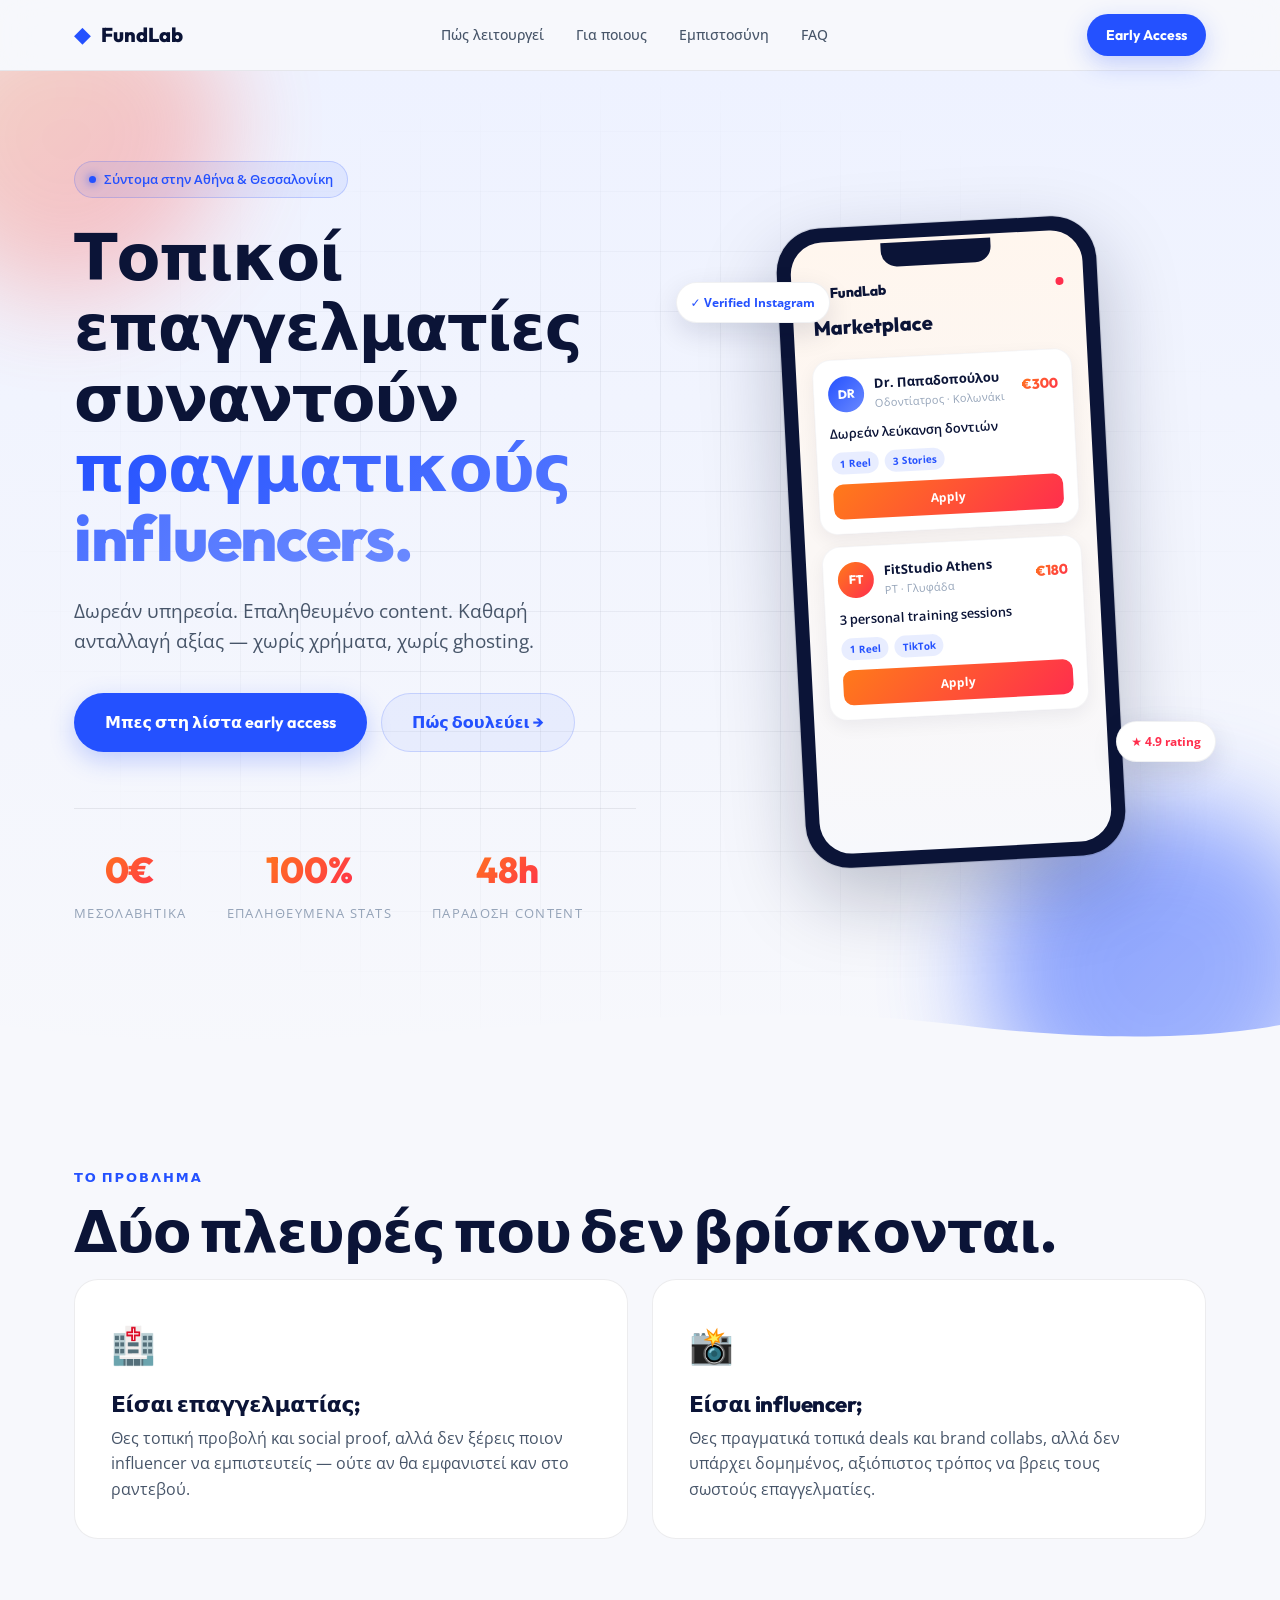
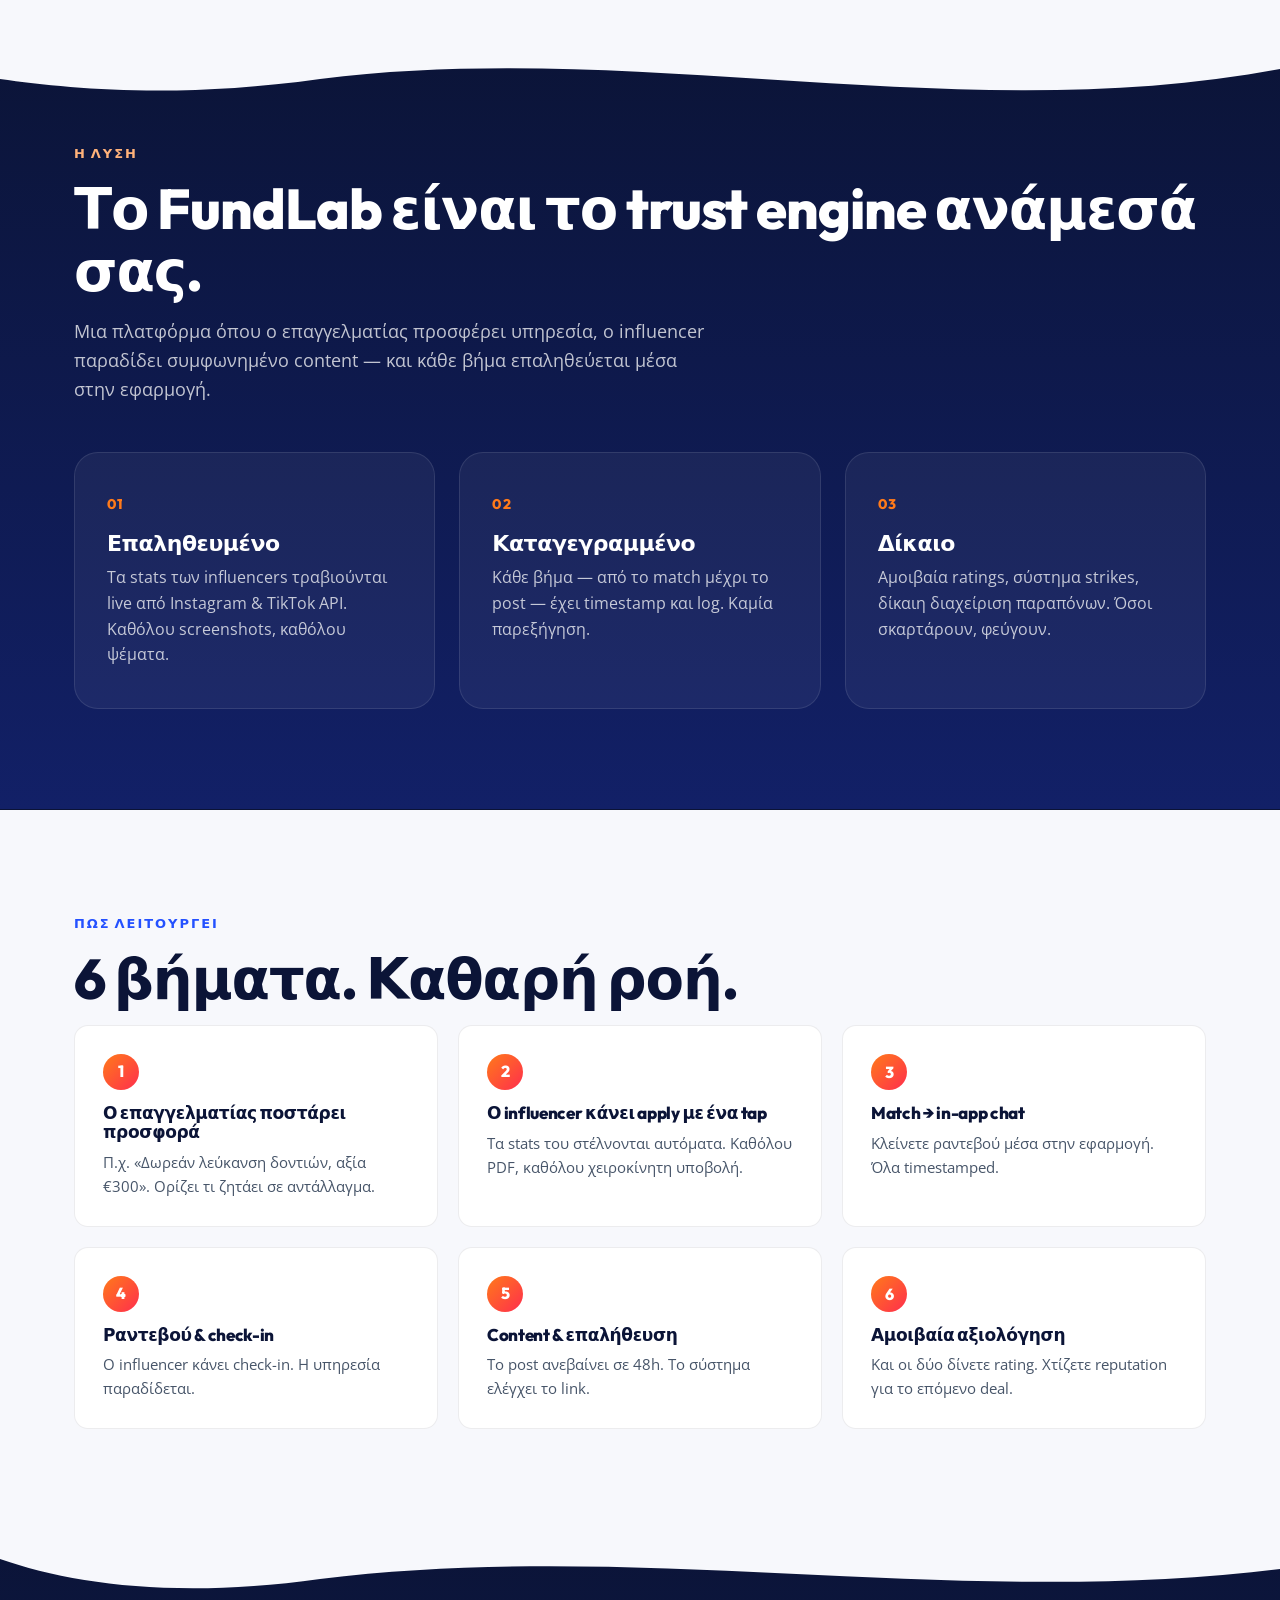
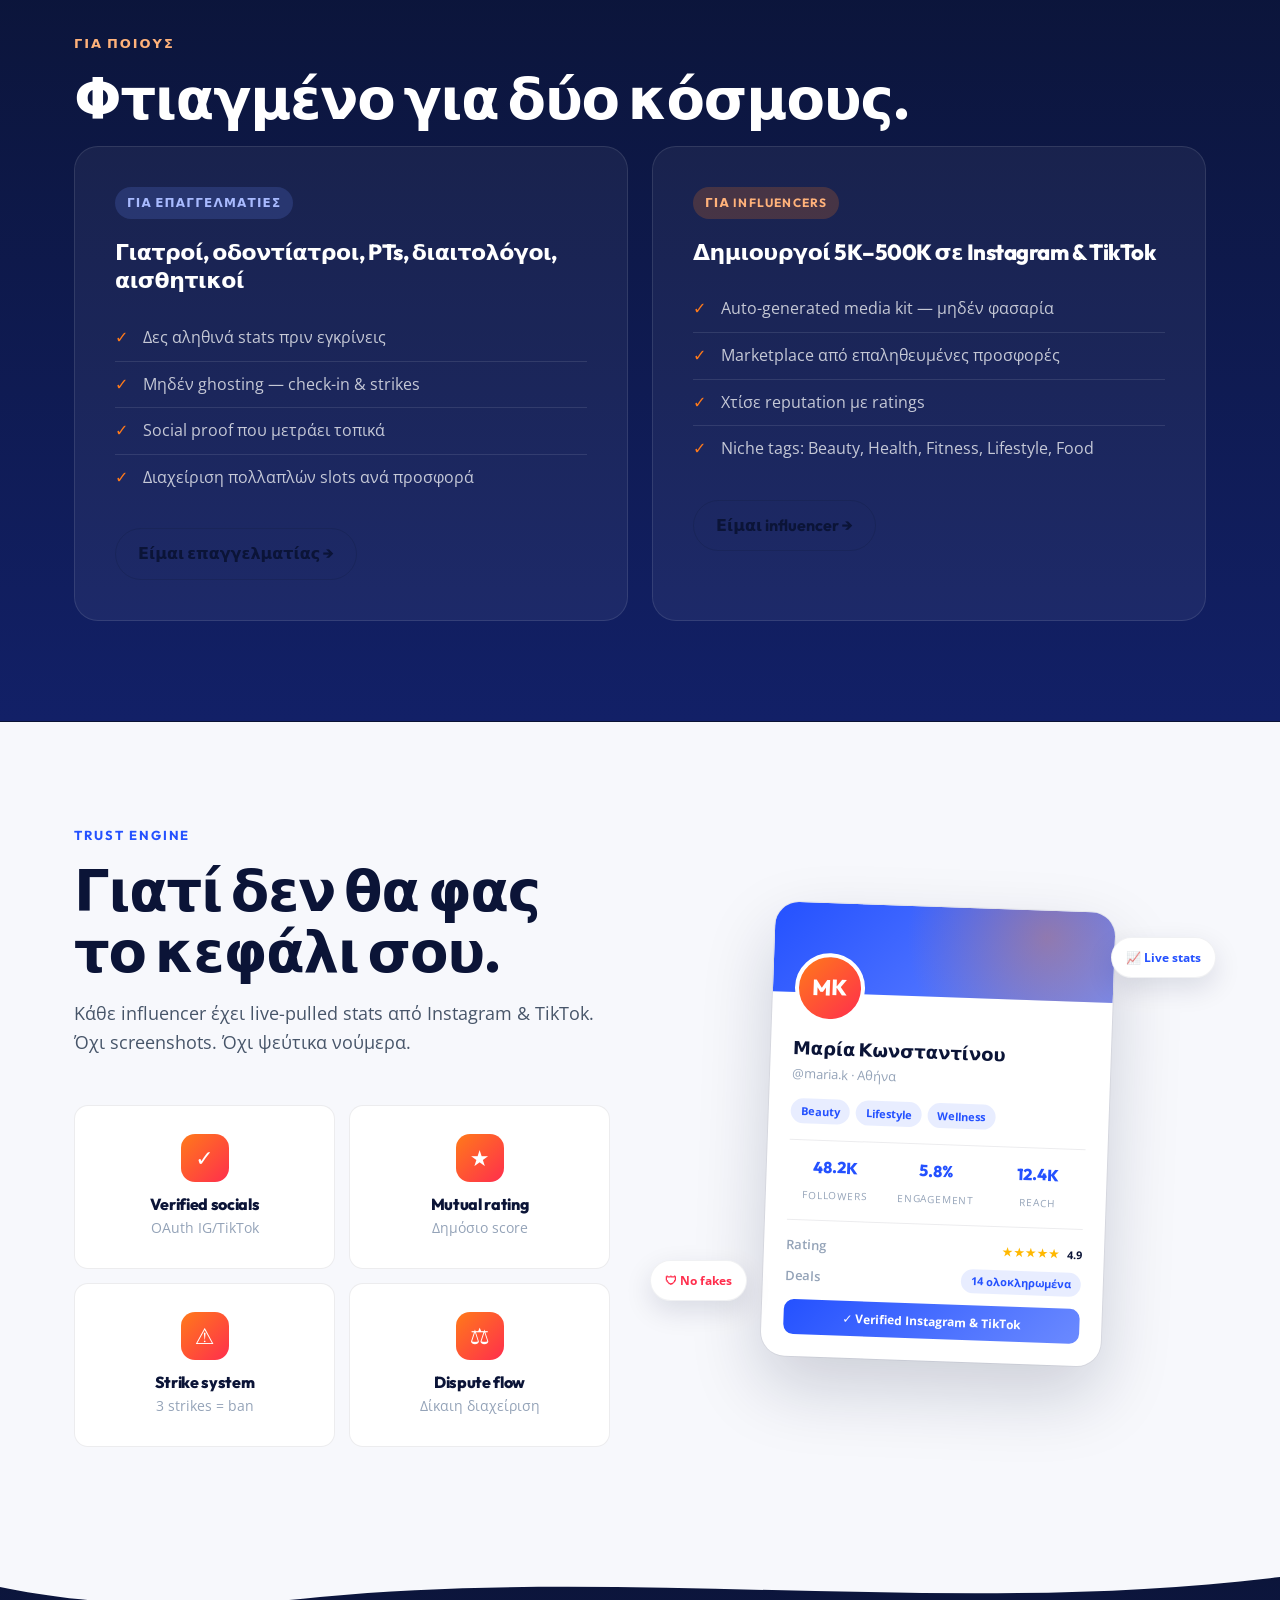
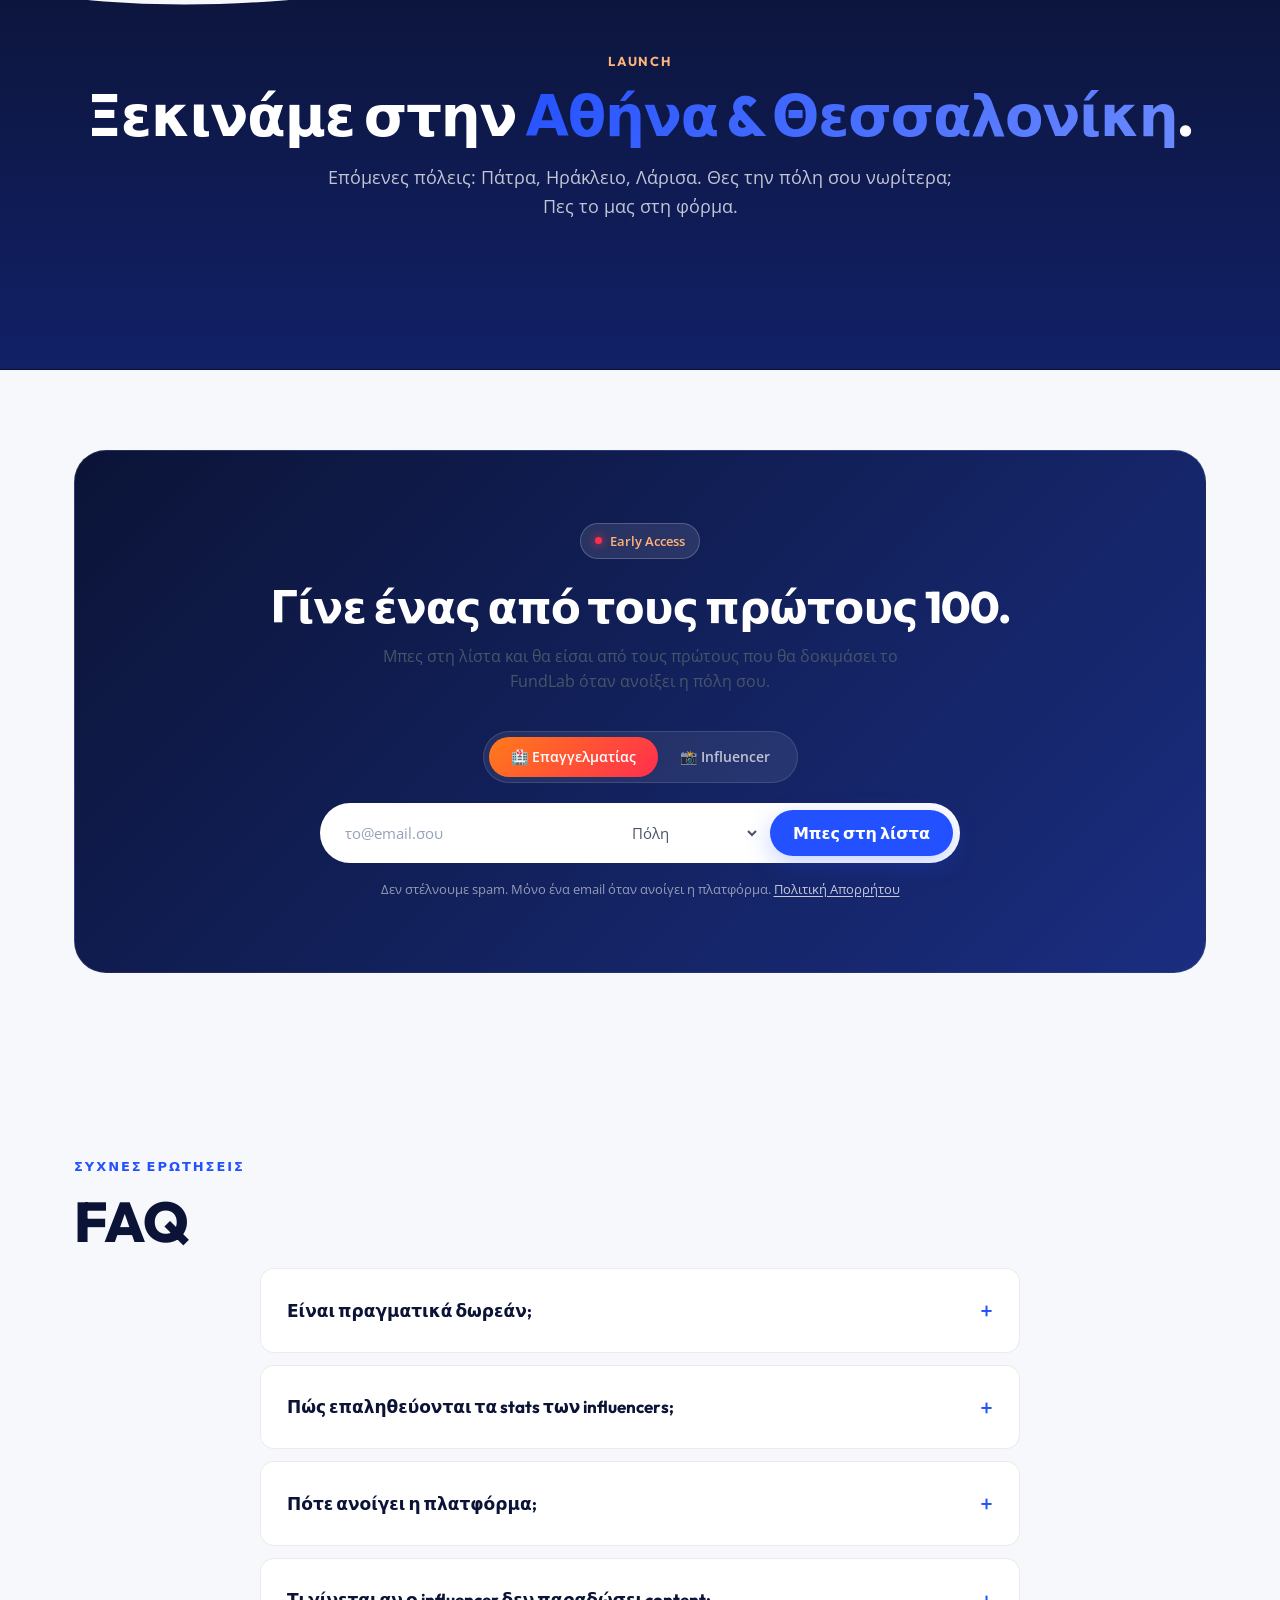
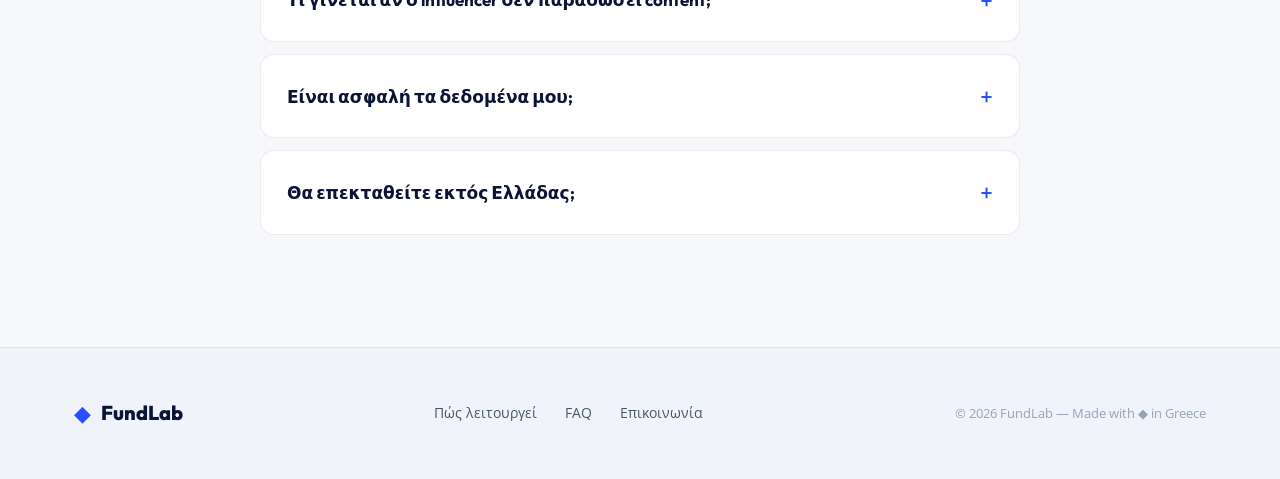
==== index.html @ 74a2dbb8 "v1" ====
<!DOCTYPE html>
<html lang="el">
<head>
  <meta charset="UTF-8" />
  <meta name="viewport" content="width=device-width, initial-scale=1.0" />
  <title>FundLab — Επαγγελματίες & Influencers, χωρίς χρήματα</title>
  <meta name="description" content="Η πρώτη ελληνική πλατφόρμα barter μεταξύ τοπικών επαγγελματιών και influencers. Δωρεάν υπηρεσία για επαληθευμένο content. Χωρίς χρήματα, χωρίς ghosting." />
  <meta property="og:title" content="FundLab — Barter για επαγγελματίες & influencers" />
  <meta property="og:description" content="Δωρεάν υπηρεσία για επαληθευμένο content. Καθαρή ανταλλαγή αξίας." />
  <meta property="og:type" content="website" />
  <link rel="preconnect" href="https://fonts.googleapis.com" />
  <link rel="preconnect" href="https://fonts.gstatic.com" crossorigin />
  <link href="https://fonts.googleapis.com/css2?family=Open+Sans:wght@400;500;600;700&family=Outfit:wght@700;800&display=swap" rel="stylesheet" />
  <link rel="canonical" href="https://fundlab.gr/" />
  <link rel="stylesheet" href="style.css" />
</head>
<body>

  <!-- NAV -->
  <header class="nav">
    <div class="container nav-inner">
      <a href="#" class="brand">
        <span class="brand-mark">◆</span>
        <span class="brand-name">FundLab</span>
      </a>
      <nav class="nav-links">
        <a href="#how">Πώς λειτουργεί</a>
        <a href="#audience">Για ποιους</a>
        <a href="#trust">Εμπιστοσύνη</a>
        <a href="#faq">FAQ</a>
      </nav>
      <a href="#cta" class="btn btn-primary btn-sm">Early Access</a>
    </div>
  </header>

  <!-- HERO -->
  <section class="hero">
    <div class="hero-bg">
      <svg class="blob blob-1" viewBox="0 0 600 600" aria-hidden="true">
        <path fill="url(#g1)" d="M421,318Q396,386,329,420Q262,454,196,418Q130,382,99,316Q68,250,108,189Q148,128,219,109Q290,90,355,127Q420,164,433,207Q446,250,421,318Z"/>
        <defs><linearGradient id="g1" x1="0" x2="1" y1="0" y2="1"><stop offset="0%" stop-color="#ff9a3c"/><stop offset="100%" stop-color="#ff2e4d"/></linearGradient></defs>
      </svg>
      <svg class="blob blob-2" viewBox="0 0 600 600" aria-hidden="true">
        <path fill="url(#g2)" d="M453,324Q422,398,348,438Q274,478,201,438Q128,398,99,324Q70,250,108,182Q146,114,222,92Q298,70,367,103Q436,136,457,193Q478,250,453,324Z"/>
        <defs><linearGradient id="g2" x1="0" x2="1" y1="0" y2="1"><stop offset="0%" stop-color="#2451ff"/><stop offset="100%" stop-color="#6b8aff"/></linearGradient></defs>
      </svg>
      <div class="grid-overlay"></div>
    </div>
    <div class="container hero-inner">
      <div class="hero-text">
        <span class="badge">
          <span class="dot"></span>
          Σύντομα στην Αθήνα & Θεσσαλονίκη
        </span>
        <h1 class="hero-title">
          Τοπικοί επαγγελματίες<br/>
          συναντούν <span class="grad">πραγματικούς influencers.</span>
        </h1>
        <p class="hero-sub">
          Δωρεάν υπηρεσία. Επαληθευμένο content. Καθαρή ανταλλαγή αξίας — χωρίς χρήματα, χωρίς ghosting.
        </p>
        <div class="hero-actions">
          <a href="#cta" class="btn btn-primary btn-lg">Μπες στη λίστα early access</a>
          <a href="#how" class="btn btn-ghost btn-lg">Πώς δουλεύει →</a>
        </div>
        <div class="hero-stats">
          <div class="stat"><strong>0€</strong><span>μεσολαβητικά</span></div>
          <div class="stat"><strong>100%</strong><span>επαληθευμένα stats</span></div>
          <div class="stat"><strong>48h</strong><span>παράδοση content</span></div>
        </div>
      </div>

      <div class="hero-phone" aria-hidden="true">
        <div class="phone">
          <div class="phone-notch"></div>
          <div class="phone-screen">
            <div class="phone-top">
              <div class="phone-brand"><span>◆</span> FundLab</div>
              <div class="phone-dot"></div>
            </div>
            <div class="phone-tab">Marketplace</div>

            <div class="offer-card offer-1">
              <div class="offer-head">
                <div class="avatar av-blue">DR</div>
                <div>
                  <div class="offer-name">Dr. Παπαδοπούλου</div>
                  <div class="offer-meta">Οδοντίατρος · Κολωνάκι</div>
                </div>
                <div class="offer-value">€300</div>
              </div>
              <div class="offer-title">Δωρεάν λεύκανση δοντιών</div>
              <div class="offer-tags">
                <span class="tag">1 Reel</span><span class="tag">3 Stories</span>
              </div>
              <div class="offer-cta">Apply</div>
            </div>

            <div class="offer-card offer-2">
              <div class="offer-head">
                <div class="avatar av-orange">FT</div>
                <div>
                  <div class="offer-name">FitStudio Athens</div>
                  <div class="offer-meta">PT · Γλυφάδα</div>
                </div>
                <div class="offer-value">€180</div>
              </div>
              <div class="offer-title">3 personal training sessions</div>
              <div class="offer-tags">
                <span class="tag">1 Reel</span><span class="tag">TikTok</span>
              </div>
              <div class="offer-cta">Apply</div>
            </div>
          </div>
        </div>
        <div class="float-pill pill-1">✓ Verified Instagram</div>
        <div class="float-pill pill-2">★ 4.9 rating</div>
      </div>
    </div>
    <svg class="section-divider" viewBox="0 0 1440 80" preserveAspectRatio="none" aria-hidden="true">
      <path d="M0,40 C360,90 720,0 1080,40 C1260,60 1380,50 1440,40 L1440,80 L0,80 Z" fill="#f7f8fc"/>
    </svg>
  </section>

  <!-- PROBLEM -->
  <section class="section" id="problem">
    <div class="container">
      <span class="eyebrow">Το πρόβλημα</span>
      <h2 class="section-title">Δύο πλευρές που δεν βρίσκονται.</h2>
      <div class="grid-2">
        <div class="card">
          <div class="card-icon">🏥</div>
          <h3>Είσαι επαγγελματίας;</h3>
          <p>Θες τοπική προβολή και social proof, αλλά δεν ξέρεις ποιον influencer να εμπιστευτείς — ούτε αν θα εμφανιστεί καν στο ραντεβού.</p>
        </div>
        <div class="card">
          <div class="card-icon">📸</div>
          <h3>Είσαι influencer;</h3>
          <p>Θες πραγματικά τοπικά deals και brand collabs, αλλά δεν υπάρχει δομημένος, αξιόπιστος τρόπος να βρεις τους σωστούς επαγγελματίες.</p>
        </div>
      </div>
    </div>
  </section>

  <!-- SOLUTION -->
  <section class="section section-dark has-wave-top" id="solution">
    <svg class="wave wave-top" viewBox="0 0 1440 80" preserveAspectRatio="none" aria-hidden="true">
      <path d="M0,0 L1440,0 L1440,30 C1080,90 720,0 360,40 C200,60 80,50 0,40 Z" fill="#f7f8fc"/>
    </svg>
    <div class="container">
      <span class="eyebrow">Η λύση</span>
      <h2 class="section-title">Το FundLab είναι το trust engine ανάμεσά σας.</h2>
      <p class="section-lead">
        Μια πλατφόρμα όπου ο επαγγελματίας προσφέρει υπηρεσία, ο influencer παραδίδει συμφωνημένο content — και κάθε βήμα επαληθεύεται μέσα στην εφαρμογή.
      </p>
      <div class="grid-3">
        <div class="pillar">
          <div class="pillar-num">01</div>
          <h3>Επαληθευμένο</h3>
          <p>Τα stats των influencers τραβιούνται live από Instagram & TikTok API. Καθόλου screenshots, καθόλου ψέματα.</p>
        </div>
        <div class="pillar">
          <div class="pillar-num">02</div>
          <h3>Καταγεγραμμένο</h3>
          <p>Κάθε βήμα — από το match μέχρι το post — έχει timestamp και log. Καμία παρεξήγηση.</p>
        </div>
        <div class="pillar">
          <div class="pillar-num">03</div>
          <h3>Δίκαιο</h3>
          <p>Αμοιβαία ratings, σύστημα strikes, δίκαιη διαχείριση παραπόνων. Όσοι σκαρτάρουν, φεύγουν.</p>
        </div>
      </div>
    </div>
  </section>

  <!-- HOW IT WORKS -->
  <section class="section" id="how">
    <div class="container">
      <span class="eyebrow">Πώς λειτουργεί</span>
      <h2 class="section-title">6 βήματα. Καθαρή ροή.</h2>
      <div class="steps">
        <div class="step"><span class="step-n">1</span><h4>Ο επαγγελματίας ποστάρει προσφορά</h4><p>Π.χ. «Δωρεάν λεύκανση δοντιών, αξία €300». Ορίζει τι ζητάει σε αντάλλαγμα.</p></div>
        <div class="step"><span class="step-n">2</span><h4>Ο influencer κάνει apply με ένα tap</h4><p>Τα stats του στέλνονται αυτόματα. Καθόλου PDF, καθόλου χειροκίνητη υποβολή.</p></div>
        <div class="step"><span class="step-n">3</span><h4>Match → in-app chat</h4><p>Κλείνετε ραντεβού μέσα στην εφαρμογή. Όλα timestamped.</p></div>
        <div class="step"><span class="step-n">4</span><h4>Ραντεβού & check-in</h4><p>Ο influencer κάνει check-in. Η υπηρεσία παραδίδεται.</p></div>
        <div class="step"><span class="step-n">5</span><h4>Content & επαλήθευση</h4><p>Το post ανεβαίνει σε 48h. Το σύστημα ελέγχει το link.</p></div>
        <div class="step"><span class="step-n">6</span><h4>Αμοιβαία αξιολόγηση</h4><p>Και οι δύο δίνετε rating. Χτίζετε reputation για το επόμενο deal.</p></div>
      </div>
    </div>
  </section>

  <!-- AUDIENCES -->
  <section class="section section-dark has-wave-top" id="audience">
    <svg class="wave wave-top" viewBox="0 0 1440 80" preserveAspectRatio="none" aria-hidden="true">
      <path d="M0,0 L1440,0 L1440,40 C1080,80 720,10 360,50 C200,70 80,55 0,30 Z" fill="#f7f8fc"/>
    </svg>
    <div class="container">
      <span class="eyebrow">Για ποιους</span>
      <h2 class="section-title">Φτιαγμένο για δύο κόσμους.</h2>
      <div class="grid-2">
        <div class="audience">
          <div class="audience-tag pro">Για επαγγελματίες</div>
          <h3>Γιατροί, οδοντίατροι, PTs, διαιτολόγοι, αισθητικοί</h3>
          <ul>
            <li>Δες αληθινά stats πριν εγκρίνεις</li>
            <li>Μηδέν ghosting — check-in & strikes</li>
            <li>Social proof που μετράει τοπικά</li>
            <li>Διαχείριση πολλαπλών slots ανά προσφορά</li>
          </ul>
          <a href="#cta" class="btn btn-outline">Είμαι επαγγελματίας →</a>
        </div>
        <div class="audience">
          <div class="audience-tag inf">Για influencers</div>
          <h3>Δημιουργοί 5K–500K σε Instagram & TikTok</h3>
          <ul>
            <li>Auto-generated media kit — μηδέν φασαρία</li>
            <li>Marketplace από επαληθευμένες προσφορές</li>
            <li>Χτίσε reputation με ratings</li>
            <li>Niche tags: Beauty, Health, Fitness, Lifestyle, Food</li>
          </ul>
          <a href="#cta" class="btn btn-outline">Είμαι influencer →</a>
        </div>
      </div>
    </div>
  </section>

  <!-- TRUST -->
  <section class="section" id="trust">
    <div class="container">
      <div class="trust-grid">
        <div>
          <span class="eyebrow">Trust engine</span>
          <h2 class="section-title">Γιατί δεν θα φας<br/>το κεφάλι σου.</h2>
          <p class="section-lead">Κάθε influencer έχει live-pulled stats από Instagram & TikTok. Όχι screenshots. Όχι ψεύτικα νούμερα.</p>
          <div class="trust-mini">
            <div class="trust-card"><div class="trust-ico">✓</div><h4>Verified socials</h4><p>OAuth IG/TikTok</p></div>
            <div class="trust-card"><div class="trust-ico">★</div><h4>Mutual rating</h4><p>Δημόσιο score</p></div>
            <div class="trust-card"><div class="trust-ico">⚠</div><h4>Strike system</h4><p>3 strikes = ban</p></div>
            <div class="trust-card"><div class="trust-ico">⚖</div><h4>Dispute flow</h4><p>Δίκαιη διαχείριση</p></div>
          </div>
        </div>

        <div class="kit-wrap" aria-hidden="true">
          <div class="kit-card">
            <div class="kit-cover"></div>
            <div class="kit-avatar">MK</div>
            <div class="kit-body">
              <div class="kit-name">Μαρία Κωνσταντίνου</div>
              <div class="kit-handle">@maria.k · Αθήνα</div>
              <div class="kit-tags">
                <span class="tag tag-blue">Beauty</span>
                <span class="tag tag-blue">Lifestyle</span>
                <span class="tag tag-blue">Wellness</span>
              </div>
              <div class="kit-stats">
                <div class="kit-stat"><strong>48.2K</strong><span>Followers</span></div>
                <div class="kit-stat"><strong>5.8%</strong><span>Engagement</span></div>
                <div class="kit-stat"><strong>12.4K</strong><span>Reach</span></div>
              </div>
              <div class="kit-row">
                <span class="kit-label">Rating</span>
                <span class="kit-stars">★★★★★ <small>4.9</small></span>
              </div>
              <div class="kit-row">
                <span class="kit-label">Deals</span>
                <span class="kit-pill">14 ολοκληρωμένα</span>
              </div>
              <div class="kit-verified">✓ Verified Instagram & TikTok</div>
            </div>
          </div>
          <div class="float-pill kit-pill-1">📈 Live stats</div>
          <div class="float-pill kit-pill-2">🛡 No fakes</div>
        </div>
      </div>
    </div>
  </section>

  <!-- MARKETS -->
  <section class="section section-dark has-wave-top" id="markets">
    <svg class="wave wave-top" viewBox="0 0 1440 80" preserveAspectRatio="none" aria-hidden="true">
      <path d="M0,0 L1440,0 L1440,30 C1080,70 720,20 360,50 C200,65 80,55 0,40 Z" fill="#f7f8fc"/>
    </svg>
    <div class="container center">
      <span class="eyebrow">Launch</span>
      <h2 class="section-title">Ξεκινάμε στην <span class="grad">Αθήνα & Θεσσαλονίκη</span>.</h2>
      <p class="section-lead">Επόμενες πόλεις: Πάτρα, Ηράκλειο, Λάρισα. Θες την πόλη σου νωρίτερα; Πες το μας στη φόρμα.</p>
    </div>
  </section>

  <!-- CTA -->
  <section class="cta-section" id="cta">
    <div class="container">
      <div class="cta-card">
        <span class="badge badge-light"><span class="dot"></span> Early Access</span>
        <h2>Γίνε ένας από τους πρώτους 100.</h2>
        <p>Μπες στη λίστα και θα είσαι από τους πρώτους που θα δοκιμάσει το FundLab όταν ανοίξει η πόλη σου.</p>

        <form id="early-form" class="form" novalidate>
          <div class="role-toggle">
            <label class="role-opt">
              <input type="radio" name="role" value="professional" checked />
              <span>🏥 Επαγγελματίας</span>
            </label>
            <label class="role-opt">
              <input type="radio" name="role" value="influencer" />
              <span>📸 Influencer</span>
            </label>
          </div>

          <div class="form-row">
            <input type="email" name="email" placeholder="το@email.σου" required />
            <select name="city" required>
              <option value="">Πόλη</option>
              <option>Αθήνα</option>
              <option>Θεσσαλονίκη</option>
              <option>Πάτρα</option>
              <option>Ηράκλειο</option>
              <option>Λάρισα</option>
              <option>Άλλη</option>
            </select>
            <button type="submit" class="btn btn-primary">Μπες στη λίστα</button>
          </div>
          <p class="form-fine">Δεν στέλνουμε spam. Μόνο ένα email όταν ανοίγει η πλατφόρμα. <a href="privacy.html" class="form-fine-link">Πολιτική Απορρήτου</a></p>
        </form>

        <div id="form-success" class="form-success" hidden>
          <div class="check">✓</div>
          <h3>Είσαι μέσα!</h3>
          <p>Θα σου στείλουμε email μόλις ανοίξει η πόλη σου. Ευχαριστούμε που πιστεύεις στο FundLab.</p>
        </div>
      </div>
    </div>
  </section>

  <!-- FAQ -->
  <section class="section" id="faq">
    <div class="container">
      <span class="eyebrow">Συχνές ερωτήσεις</span>
      <h2 class="section-title">FAQ</h2>
      <div class="faq">
        <details><summary>Είναι πραγματικά δωρεάν;</summary><p>Ναι. Δεν υπάρχει συναλλαγή χρημάτων μεταξύ των μερών. Η ανταλλαγή είναι υπηρεσία ↔ content.</p></details>
        <details><summary>Πώς επαληθεύονται τα stats των influencers;</summary><p>Μέσω επίσημου OAuth API της Instagram (Basic Display) και του TikTok. Τα νούμερα δεν εισάγονται χειροκίνητα.</p></details>
        <details><summary>Πότε ανοίγει η πλατφόρμα;</summary><p>Στόχος μας είναι early access για Αθήνα & Θεσσαλονίκη μέσα στους επόμενους μήνες. Όσοι είναι στη λίστα μπαίνουν πρώτοι.</p></details>
        <details><summary>Τι γίνεται αν ο influencer δεν παραδώσει content;</summary><p>Παίρνει strike. 3 strikes → suspension. Ο επαγγελματίας ειδοποιείται και το slot επιστρέφει στην προσφορά του.</p></details>
        <details><summary>Είναι ασφαλή τα δεδομένα μου;</summary><p>Ναι. Δεν αποθηκεύουμε passwords social, μόνο tokens μέσω OAuth. Πλήρης συμμόρφωση GDPR.</p></details>
        <details><summary>Θα επεκταθείτε εκτός Ελλάδας;</summary><p>Ναι, μετά την επικύρωση του μοντέλου στα μεγάλα αστικά κέντρα της Ελλάδας.</p></details>
      </div>
    </div>
  </section>

  <!-- FOOTER -->
  <footer class="footer">
    <div class="container footer-inner">
      <div class="brand">
        <span class="brand-mark">◆</span>
        <span class="brand-name">FundLab</span>
      </div>
      <div class="footer-links">
        <a href="#how">Πώς λειτουργεί</a>
        <a href="#faq">FAQ</a>
        <a href="mailto:hello@fundlab.gr">Επικοινωνία</a>
      </div>
      <div class="footer-copy">© 2026 FundLab — Made with ◆ in Greece</div>
    </div>
  </footer>

  <script src="script.js"></script>
</body>
</html>
---- style.css ----
/* ============ DESIGN TOKENS ============ */
:root {
  --bg: #f7f8fc;
  --bg-2: #ffffff;
  --surface: #ffffff;
  --surface-2: #f1f3fa;
  --border: rgba(15,23,42,0.08);
  --border-strong: rgba(15,23,42,0.16);
  --text: #0b1437;
  --text-2: #475569;
  --text-3: #94a3b8;

  --brand: #2451ff;
  --brand-hover: #1a3fd6;
  --brand-2: #ff7a1a;
  --brand-3: #ff2e4d;
  --grad: linear-gradient(135deg, #ff7a1a 0%, #ff2e4d 100%);
  --grad-blue: linear-gradient(135deg, #2451ff 0%, #6b8aff 100%);
  --grad-soft: linear-gradient(135deg, rgba(255,122,26,0.10), rgba(255,46,77,0.10));

  --radius: 14px;
  --radius-lg: 24px;
  --radius-xl: 32px;

  --shadow: 0 10px 40px rgba(11,20,55,0.08);
  --shadow-glow: 0 14px 40px rgba(36,81,255,0.30);

  --max-w: 1180px;
  --font-display: 'Outfit', system-ui, sans-serif;
  --font-body: 'Open Sans', system-ui, sans-serif;
}

/* ============ RESET ============ */
* { box-sizing: border-box; margin: 0; padding: 0; }
html { scroll-behavior: smooth; }
body {
  font-family: var(--font-body);
  background: var(--bg);
  color: var(--text);
  line-height: 1.6;
  -webkit-font-smoothing: antialiased;
  overflow-x: hidden;
}
a { color: inherit; text-decoration: none; }
img { max-width: 100%; display: block; }
button, input, select { font-family: inherit; font-size: inherit; color: inherit; }

.container { max-width: var(--max-w); margin: 0 auto; padding: 0 24px; }
.center { text-align: center; }

/* ============ TYPOGRAPHY ============ */
h1, h2, h3, h4 { font-family: var(--font-display); font-weight: 800; letter-spacing: -0.02em; line-height: 1.1; }
.eyebrow {
  display: inline-block;
  font-family: var(--font-display);
  font-size: 13px;
  font-weight: 700;
  text-transform: uppercase;
  letter-spacing: 0.15em;
  color: var(--brand);
  margin-bottom: 14px;
}
.section-dark .eyebrow { color: #ffb27a; }
.section-title { font-size: clamp(32px, 5vw, 56px); margin-bottom: 16px; }
.section-lead { font-size: 18px; color: var(--text-2); max-width: 640px; margin-bottom: 48px; }
.center .section-lead { margin-left: auto; margin-right: auto; }
.grad {
  background: var(--grad-blue);
  -webkit-background-clip: text;
  background-clip: text;
  -webkit-text-fill-color: transparent;
}
.grad-warm {
  background: var(--grad);
  -webkit-background-clip: text;
  background-clip: text;
  -webkit-text-fill-color: transparent;
}

/* ============ BUTTONS ============ */
.btn {
  display: inline-flex;
  align-items: center;
  gap: 8px;
  padding: 12px 22px;
  border-radius: 999px;
  font-weight: 700;
  font-family: var(--font-display);
  border: 1px solid transparent;
  cursor: pointer;
  transition: all 0.2s ease;
  white-space: nowrap;
}
.btn-sm { padding: 9px 18px; font-size: 14px; }
.btn-lg { padding: 16px 30px; font-size: 16px; }
.btn-primary { background: var(--brand); color: #fff; box-shadow: 0 8px 24px rgba(36,81,255,0.25); }
.btn-primary:hover { transform: translateY(-2px); background: var(--brand-hover); box-shadow: 0 14px 36px rgba(36,81,255,0.40); }
.btn-warm { background: var(--grad); color: #fff; box-shadow: 0 8px 24px rgba(255,46,77,0.25); }
.btn-warm:hover { transform: translateY(-2px); box-shadow: 0 14px 36px rgba(255,46,77,0.40); }
.btn-ghost { background: rgba(36,81,255,0.06); color: var(--brand); border-color: rgba(36,81,255,0.18); }
.btn-ghost:hover { background: rgba(36,81,255,0.12); }
.btn-outline { background: transparent; color: var(--text); border-color: var(--border-strong); }
.btn-outline:hover { background: var(--surface-2); border-color: var(--brand); color: var(--brand); }

/* ============ BADGE ============ */
.badge {
  display: inline-flex;
  align-items: center;
  gap: 8px;
  padding: 7px 14px;
  border-radius: 999px;
  background: rgba(36,81,255,0.08);
  border: 1px solid rgba(36,81,255,0.20);
  color: var(--brand);
  font-size: 13px;
  font-weight: 600;
  margin-bottom: 24px;
}
.section-dark .badge { background: rgba(255,255,255,0.08); border-color: rgba(255,255,255,0.16); color: #a9bbff; }
.badge-light { background: rgba(255,255,255,0.10); border-color: rgba(255,255,255,0.20); color: #ffb27a; }
.dot {
  width: 7px; height: 7px; border-radius: 50%;
  background: var(--brand);
  box-shadow: 0 0 10px var(--brand);
  animation: pulse 2s ease infinite;
}
.badge-light .dot { background: var(--brand-3); box-shadow: 0 0 10px var(--brand-3); }
@keyframes pulse { 0%,100% { opacity: 1; } 50% { opacity: 0.5; } }

/* ============ NAV ============ */
.nav {
  position: sticky; top: 0; z-index: 100;
  background: rgba(247,248,252,0.80);
  backdrop-filter: blur(20px);
  border-bottom: 1px solid var(--border);
}
.nav-inner { display: flex; align-items: center; justify-content: space-between; height: 70px; }
.brand { display: inline-flex; align-items: center; gap: 10px; font-family: var(--font-display); font-weight: 800; font-size: 20px; color: var(--text); }
.brand-mark { color: var(--brand); font-size: 22px; }
.nav-links { display: flex; gap: 32px; }
.nav-links a { font-size: 14px; color: var(--text-2); font-weight: 500; transition: color 0.2s; }
.nav-links a:hover { color: var(--text); }
@media (max-width: 720px) { .nav-links { display: none; } }

/* ============ HERO ============ */
.hero { position: relative; padding: 90px 0 140px; overflow: hidden; background: linear-gradient(180deg, #eef2ff 0%, #f7f8fc 100%); }
.hero-bg { position: absolute; inset: 0; pointer-events: none; }
.blob { position: absolute; width: 560px; height: 560px; filter: blur(50px); opacity: 0.45; }
.blob-1 { top: -180px; left: -180px; opacity: 0.30; animation: float 12s ease-in-out infinite; }
.blob-2 { bottom: -220px; right: -180px; opacity: 0.55; animation: float 14s ease-in-out infinite reverse; }
@keyframes float { 0%,100% { transform: translate(0,0) rotate(0); } 50% { transform: translate(20px,-30px) rotate(8deg); } }
.grid-overlay {
  position: absolute; inset: 0;
  background-image:
    linear-gradient(rgba(11,20,55,0.05) 1px, transparent 1px),
    linear-gradient(90deg, rgba(11,20,55,0.05) 1px, transparent 1px);
  background-size: 60px 60px;
  mask-image: radial-gradient(ellipse at center, black 30%, transparent 70%);
}
.hero-inner {
  position: relative;
  display: grid;
  grid-template-columns: 1.1fr 1fr;
  gap: 60px;
  align-items: center;
}
.hero-text { text-align: left; }
.hero-title { font-size: clamp(36px, 5.2vw, 64px); margin-bottom: 22px; }
.hero-sub { font-size: clamp(16px, 1.5vw, 19px); color: var(--text-2); max-width: 540px; margin: 0 0 36px; }
.hero-actions { display: flex; gap: 14px; flex-wrap: wrap; margin-bottom: 56px; }
.hero-stats {
  display: flex; gap: 40px; flex-wrap: wrap;
  padding-top: 32px;
  border-top: 1px solid var(--border);
}
@media (max-width: 920px) {
  .hero-inner { grid-template-columns: 1fr; text-align: center; }
  .hero-text { text-align: center; }
  .hero-sub { margin-left: auto; margin-right: auto; }
  .hero-actions, .hero-stats { justify-content: center; }
}

/* Phone mockup */
.hero-phone { position: relative; display: flex; justify-content: center; }
.phone {
  position: relative;
  width: 320px;
  height: 640px;
  background: #0b1437;
  border-radius: 44px;
  padding: 14px;
  box-shadow:
    0 30px 80px rgba(11,20,55,0.25),
    0 0 0 1px rgba(11,20,55,0.10);
  transform: rotate(-3deg);
  transition: transform 0.4s ease;
}
.phone:hover { transform: rotate(0deg) translateY(-6px); }
.phone-notch {
  position: absolute;
  top: 18px; left: 50%; transform: translateX(-50%);
  width: 110px; height: 24px;
  background: #0b1437; border-radius: 0 0 16px 16px;
  z-index: 2;
}
.phone-screen {
  position: relative;
  width: 100%; height: 100%;
  background: linear-gradient(180deg, #fff6ee 0%, #f7f8fc 100%);
  border-radius: 32px;
  padding: 40px 16px 16px;
  overflow: hidden;
}
.phone-top { display: flex; justify-content: space-between; align-items: center; margin-bottom: 8px; padding: 0 4px; }
.phone-brand { font-family: var(--font-display); font-weight: 800; font-size: 14px; color: var(--text); }
.phone-brand span { color: var(--brand-3); margin-right: 4px; }
.phone-dot { width: 8px; height: 8px; border-radius: 50%; background: var(--brand-3); }
.phone-tab {
  font-family: var(--font-display);
  font-size: 20px; font-weight: 800;
  color: var(--text);
  margin: 8px 4px 16px;
}
.offer-card {
  background: #fff;
  border-radius: 18px;
  padding: 14px;
  margin-bottom: 12px;
  box-shadow: 0 6px 18px rgba(11,20,55,0.06);
  border: 1px solid rgba(11,20,55,0.04);
}
.offer-head { display: flex; align-items: center; gap: 10px; margin-bottom: 10px; }
.avatar {
  width: 36px; height: 36px; border-radius: 50%;
  display: flex; align-items: center; justify-content: center;
  font-family: var(--font-display); font-weight: 800; font-size: 12px; color: #fff;
  flex-shrink: 0;
}
.av-blue { background: var(--grad-blue); }
.av-orange { background: var(--grad); }
.offer-name { font-size: 13px; font-weight: 700; color: var(--text); }
.offer-meta { font-size: 11px; color: var(--text-3); }
.offer-value {
  margin-left: auto;
  font-family: var(--font-display); font-weight: 800; font-size: 14px;
  background: var(--grad); -webkit-background-clip: text; background-clip: text; -webkit-text-fill-color: transparent;
}
.offer-title { font-size: 13px; font-weight: 600; color: var(--text); margin-bottom: 8px; }
.offer-tags { display: flex; gap: 6px; margin-bottom: 10px; }
.tag {
  font-size: 10px; font-weight: 700;
  background: rgba(36,81,255,0.10); color: var(--brand);
  padding: 3px 8px; border-radius: 999px;
}
.offer-cta {
  background: var(--grad); color: #fff;
  text-align: center; font-size: 12px; font-weight: 700;
  padding: 8px; border-radius: 10px;
}

.float-pill {
  position: absolute;
  background: #fff;
  padding: 10px 14px;
  border-radius: 999px;
  font-size: 12px; font-weight: 700;
  box-shadow: 0 10px 28px rgba(11,20,55,0.12);
  border: 1px solid rgba(11,20,55,0.06);
}
.pill-1 { top: 60px; left: -20px; color: var(--brand); animation: bob 4s ease-in-out infinite; }
.pill-2 { bottom: 100px; right: -10px; color: var(--brand-3); animation: bob 5s ease-in-out infinite reverse; }
@keyframes bob { 0%,100% { transform: translateY(0); } 50% { transform: translateY(-8px); } }

@media (max-width: 920px) {
  .hero-phone { margin-top: 40px; }
  .phone { transform: rotate(0deg); }
}

/* Section divider waves */
.section-divider {
  position: absolute;
  bottom: -1px; left: 0; right: 0;
  width: 100%; height: 80px;
  display: block;
  z-index: 2;
}
.section { position: relative; }
.wave { position: absolute; left: 0; right: 0; width: 100%; height: 80px; display: block; z-index: 2; pointer-events: none; }
.wave-top { top: -1px; }
.has-wave-top { padding-top: 140px; }

/* Trust grid with media-kit mockup */
.trust-grid { display: grid; grid-template-columns: 1fr 1fr; gap: 60px; align-items: center; }
.trust-mini { display: grid; grid-template-columns: 1fr 1fr; gap: 14px; margin-top: 32px; }
@media (max-width: 920px) { .trust-grid { grid-template-columns: 1fr; } }

.kit-wrap { position: relative; display: flex; justify-content: center; }
.kit-card {
  position: relative;
  width: 340px;
  background: #fff;
  border-radius: 24px;
  box-shadow: 0 30px 70px rgba(11,20,55,0.18), 0 0 0 1px rgba(11,20,55,0.06);
  overflow: hidden;
  transform: rotate(2deg);
  transition: transform 0.4s ease;
}
.kit-card:hover { transform: rotate(0); }
.kit-cover {
  height: 90px;
  background: var(--grad-blue);
  position: relative;
}
.kit-cover::after {
  content: '';
  position: absolute; inset: 0;
  background: radial-gradient(circle at 80% 30%, rgba(255,122,26,0.35), transparent 50%);
}
.kit-avatar {
  width: 70px; height: 70px;
  border-radius: 50%;
  background: var(--grad);
  color: #fff;
  font-family: var(--font-display); font-weight: 800; font-size: 22px;
  display: flex; align-items: center; justify-content: center;
  margin: -40px 0 0 22px;
  border: 4px solid #fff;
  position: relative;
}
.kit-body { padding: 12px 22px 22px; }
.kit-name { font-family: var(--font-display); font-weight: 800; font-size: 18px; color: var(--text); }
.kit-handle { font-size: 13px; color: var(--text-3); margin-bottom: 14px; }
.kit-tags { display: flex; gap: 6px; flex-wrap: wrap; margin-bottom: 16px; }
.tag-blue { background: rgba(36,81,255,0.10); color: var(--brand); font-size: 11px; font-weight: 700; padding: 4px 10px; border-radius: 999px; }
.kit-stats {
  display: grid; grid-template-columns: repeat(3,1fr);
  gap: 8px;
  padding: 14px 0;
  border-top: 1px solid var(--border);
  border-bottom: 1px solid var(--border);
  margin-bottom: 14px;
}
.kit-stat { text-align: center; }
.kit-stat strong { display: block; font-family: var(--font-display); font-weight: 800; font-size: 16px; color: var(--brand); }
.kit-stat span { font-size: 10px; color: var(--text-3); text-transform: uppercase; letter-spacing: 0.08em; }
.kit-row { display: flex; justify-content: space-between; align-items: center; margin-bottom: 8px; font-size: 13px; }
.kit-label { color: var(--text-3); font-weight: 600; }
.kit-stars { color: #ffb800; font-weight: 700; }
.kit-stars small { color: var(--text); margin-left: 4px; }
.kit-pill { background: rgba(36,81,255,0.10); color: var(--brand); padding: 3px 10px; border-radius: 999px; font-size: 11px; font-weight: 700; }
.kit-verified {
  margin-top: 12px;
  text-align: center;
  background: var(--grad-blue);
  color: #fff;
  padding: 8px;
  border-radius: 10px;
  font-size: 12px; font-weight: 700;
}
.kit-pill-1 { top: 30px; right: -10px; color: var(--brand); animation: bob 4s ease-in-out infinite; }
.kit-pill-2 { bottom: 60px; left: -20px; color: var(--brand-3); animation: bob 5s ease-in-out infinite reverse; }
.stat { display: flex; flex-direction: column; align-items: center; }
.stat strong { font-family: var(--font-display); font-size: 36px; font-weight: 800; background: var(--grad); -webkit-background-clip: text; background-clip: text; -webkit-text-fill-color: transparent; }
.stat span { font-size: 13px; color: var(--text-3); text-transform: uppercase; letter-spacing: 0.1em; margin-top: 4px; }

/* ============ SECTIONS ============ */
.section { padding: 100px 0; }
.section-dark { background: linear-gradient(180deg, #0b1437 0%, #122067 100%); color: #fff; border-top: 1px solid var(--border); border-bottom: 1px solid var(--border); }
.section-dark .section-lead, .section-dark .card p, .section-dark .pillar p, .section-dark .audience li { color: rgba(255,255,255,0.75); }
.section-dark .card, .section-dark .pillar, .section-dark .audience { background: rgba(255,255,255,0.05); border-color: rgba(255,255,255,0.10); color: #fff; }
.section-dark .audience li { border-color: rgba(255,255,255,0.10); }
.section-dark .pillar::before { background: linear-gradient(135deg, rgba(255,122,26,0.20), rgba(36,81,255,0.20)); }
.section-dark .pillar-num { color: var(--brand-2); }
.section-dark .audience li::before { color: var(--brand-2); }

/* ============ CARDS / GRIDS ============ */
.grid-2 { display: grid; grid-template-columns: repeat(auto-fit, minmax(320px, 1fr)); gap: 24px; }
.grid-3 { display: grid; grid-template-columns: repeat(auto-fit, minmax(280px, 1fr)); gap: 24px; }
.grid-4 { display: grid; grid-template-columns: repeat(auto-fit, minmax(220px, 1fr)); gap: 20px; }

.card {
  background: var(--surface);
  border: 1px solid var(--border);
  border-radius: var(--radius-lg);
  padding: 36px;
  transition: all 0.3s ease;
}
.card:hover { border-color: var(--border-strong); transform: translateY(-4px); }
.card-icon { font-size: 36px; margin-bottom: 18px; }
.card h3 { font-size: 22px; margin-bottom: 10px; }
.card p { color: var(--text-2); }

/* Pillars */
.pillar {
  background: var(--surface);
  border: 1px solid var(--border);
  border-radius: var(--radius-lg);
  padding: 40px 32px;
  position: relative;
  overflow: hidden;
}
.pillar::before {
  content: '';
  position: absolute; inset: 0;
  background: var(--grad-soft);
  opacity: 0;
  transition: opacity 0.3s;
}
.pillar:hover::before { opacity: 1; }
.pillar > * { position: relative; }
.pillar-num { font-family: var(--font-display); font-weight: 800; font-size: 14px; color: var(--brand); letter-spacing: 0.1em; margin-bottom: 16px; }
.pillar h3 { font-size: 22px; margin-bottom: 10px; }
.pillar p { color: var(--text-2); }

/* Steps */
.steps { display: grid; grid-template-columns: repeat(auto-fit, minmax(280px, 1fr)); gap: 20px; counter-reset: step; }
.step {
  background: var(--surface);
  border: 1px solid var(--border);
  border-radius: var(--radius);
  padding: 28px;
  transition: all 0.25s ease;
}
.step:hover { border-color: var(--brand); transform: translateY(-3px); }
.step-n {
  display: inline-flex;
  width: 36px; height: 36px;
  border-radius: 50%;
  background: var(--grad);
  color: #fff;
  font-family: var(--font-display);
  font-weight: 800;
  align-items: center;
  justify-content: center;
  margin-bottom: 14px;
}
.step h4 { font-size: 17px; margin-bottom: 8px; }
.step p { color: var(--text-2); font-size: 15px; }

/* Audience */
.audience {
  background: var(--surface);
  border: 1px solid var(--border);
  border-radius: var(--radius-lg);
  padding: 40px;
}
.audience-tag {
  display: inline-block;
  font-family: var(--font-display);
  font-size: 12px;
  font-weight: 700;
  letter-spacing: 0.1em;
  text-transform: uppercase;
  padding: 6px 12px;
  border-radius: 999px;
  margin-bottom: 20px;
}
.audience-tag.pro { background: rgba(36,81,255,0.12); color: var(--brand); }
.audience-tag.inf { background: rgba(255,46,77,0.12); color: var(--brand-3); }
.section-dark .audience-tag.pro { background: rgba(107,138,255,0.18); color: #a9bbff; }
.section-dark .audience-tag.inf { background: rgba(255,122,26,0.20); color: #ffb27a; }
.audience h3 { font-size: 22px; margin-bottom: 20px; line-height: 1.3; }
.audience ul { list-style: none; margin-bottom: 28px; }
.audience li { padding: 10px 0 10px 28px; position: relative; color: var(--text-2); border-bottom: 1px solid var(--border); }
.audience li:last-child { border: none; }
.audience li::before { content: '✓'; position: absolute; left: 0; color: var(--brand); font-weight: 800; }

/* Trust */
.trust-card {
  background: var(--surface);
  border: 1px solid var(--border);
  border-radius: var(--radius);
  padding: 28px 22px;
  text-align: center;
}
.trust-ico {
  width: 48px; height: 48px;
  border-radius: 14px;
  background: var(--grad);
  color: #fff;
  font-size: 22px;
  display: inline-flex;
  align-items: center;
  justify-content: center;
  margin-bottom: 14px;
}
.trust-card h4 { font-size: 16px; margin-bottom: 4px; }
.trust-card p { font-size: 14px; color: var(--text-3); }

/* ============ CTA ============ */
.cta-section { padding: 80px 0; }
.cta-card {
  position: relative;
  background: linear-gradient(135deg, #0b1437 0%, #1a2d80 100%);
  color: #fff;
  border: 1px solid rgba(255,255,255,0.10);
  border-radius: var(--radius-xl);
  padding: 72px 40px;
  text-align: center;
  overflow: hidden;
}
.cta-card::before {
  content: '';
  position: absolute; inset: -2px;
  background: var(--grad);
  border-radius: var(--radius-xl);
  z-index: -1;
  opacity: 0.45;
  filter: blur(50px);
}
.cta-card > p { color: rgba(255,255,255,0.75); }
.cta-card h2 { font-size: clamp(28px, 4vw, 44px); margin-bottom: 12px; }
.cta-card > p { color: var(--text-2); max-width: 520px; margin: 0 auto 36px; }

.form { max-width: 640px; margin: 0 auto; }
.role-toggle {
  display: inline-flex;
  background: rgba(255,255,255,0.08);
  border: 1px solid rgba(255,255,255,0.12);
  border-radius: 999px;
  padding: 5px;
  margin-bottom: 20px;
}
.role-opt { position: relative; cursor: pointer; }
.role-opt input { position: absolute; opacity: 0; }
.role-opt span {
  display: block;
  padding: 9px 22px;
  border-radius: 999px;
  font-size: 14px;
  font-weight: 600;
  color: rgba(255,255,255,0.70);
  transition: all 0.2s ease;
}
.role-opt input:checked + span { background: var(--grad); color: #fff; }

.form-row {
  display: grid;
  grid-template-columns: 1fr 150px auto;
  gap: 10px;
  background: #fff;
  border: 1px solid rgba(255,255,255,0.18);
  border-radius: 999px;
  padding: 6px;
}
.form-row input, .form-row select {
  background: transparent;
  border: none;
  padding: 12px 18px;
  outline: none;
  color: var(--text);
  font-size: 15px;
}
.form-row select { color: var(--text-2); cursor: pointer; }
.form-row select option { background: #fff; color: var(--text); }
.form-row input::placeholder { color: var(--text-3); }
.form-fine { font-size: 13px; color: rgba(255,255,255,0.55); margin-top: 16px; }
.form-fine-link { color: rgba(255,255,255,0.75); text-decoration: underline; text-underline-offset: 2px; }
.form-fine-link:hover { color: #fff; }
@media (max-width: 640px) {
  .form-row { grid-template-columns: 1fr; border-radius: var(--radius); }
  .form-row button { width: 100%; justify-content: center; }
}

.form-success {
  background: rgba(255,255,255,0.08);
  border: 1px solid rgba(255,255,255,0.18);
  border-radius: var(--radius-lg);
  padding: 40px;
  max-width: 520px;
  margin: 0 auto;
  color: #fff;
}
.form-success p { color: rgba(255,255,255,0.75); }
.check {
  width: 56px; height: 56px;
  border-radius: 50%;
  background: var(--grad);
  color: #fff;
  font-size: 28px;
  font-weight: 800;
  display: inline-flex;
  align-items: center;
  justify-content: center;
  margin-bottom: 16px;
}
.form-success h3 { font-size: 24px; margin-bottom: 8px; }
.form-success p { color: var(--text-2); }

/* ============ FAQ ============ */
.faq { max-width: 760px; margin: 0 auto; }
.faq details {
  background: var(--surface);
  border: 1px solid var(--border);
  border-radius: var(--radius);
  padding: 22px 26px;
  margin-bottom: 12px;
  transition: border-color 0.2s;
}
.faq details[open] { border-color: var(--brand); box-shadow: 0 8px 24px rgba(36,81,255,0.08); }
.faq summary {
  font-family: var(--font-display);
  font-weight: 700;
  font-size: 17px;
  cursor: pointer;
  list-style: none;
  display: flex;
  justify-content: space-between;
  align-items: center;
}
.faq summary::-webkit-details-marker { display: none; }
.faq summary::after {
  content: '+';
  font-size: 24px;
  color: var(--brand);
  font-weight: 400;
  transition: transform 0.2s;
}
.faq details[open] summary::after { transform: rotate(45deg); }
.faq details p { margin-top: 14px; color: var(--text-2); }

/* ============ FOOTER ============ */
.footer { padding: 48px 0; border-top: 1px solid var(--border); background: var(--surface-2); }
.footer-inner {
  display: flex;
  justify-content: space-between;
  align-items: center;
  gap: 24px;
  flex-wrap: wrap;
}
.footer-links { display: flex; gap: 28px; }
.footer-links a { color: var(--text-2); font-size: 14px; }
.footer-links a:hover { color: var(--text); }
.footer-copy { color: var(--text-3); font-size: 13px; }

/* ============ ANIMATIONS ============ */
@media (prefers-reduced-motion: no-preference) {
  .card, .pillar, .step, .audience, .trust-card {
    opacity: 0;
    transform: translateY(20px);
    animation: rise 0.6s ease forwards;
  }
  @keyframes rise { to { opacity: 1; transform: translateY(0); } }
}
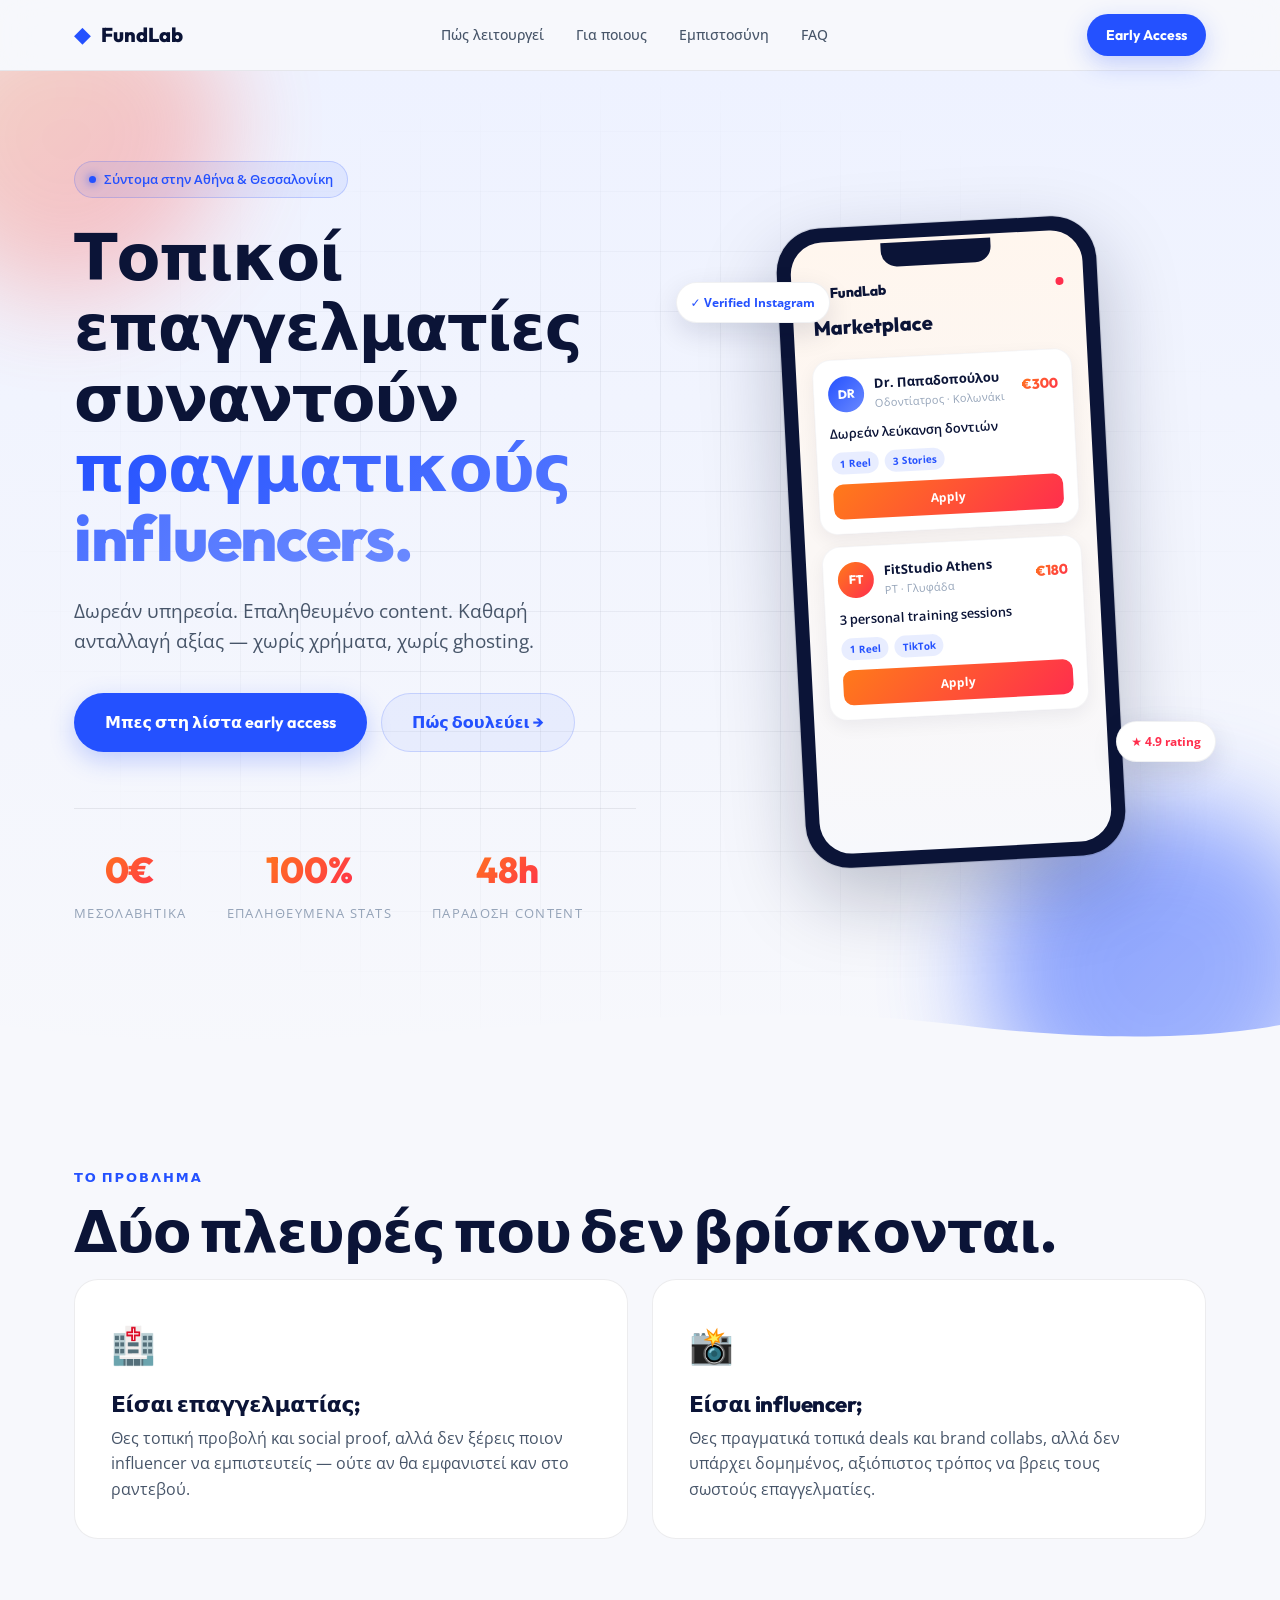
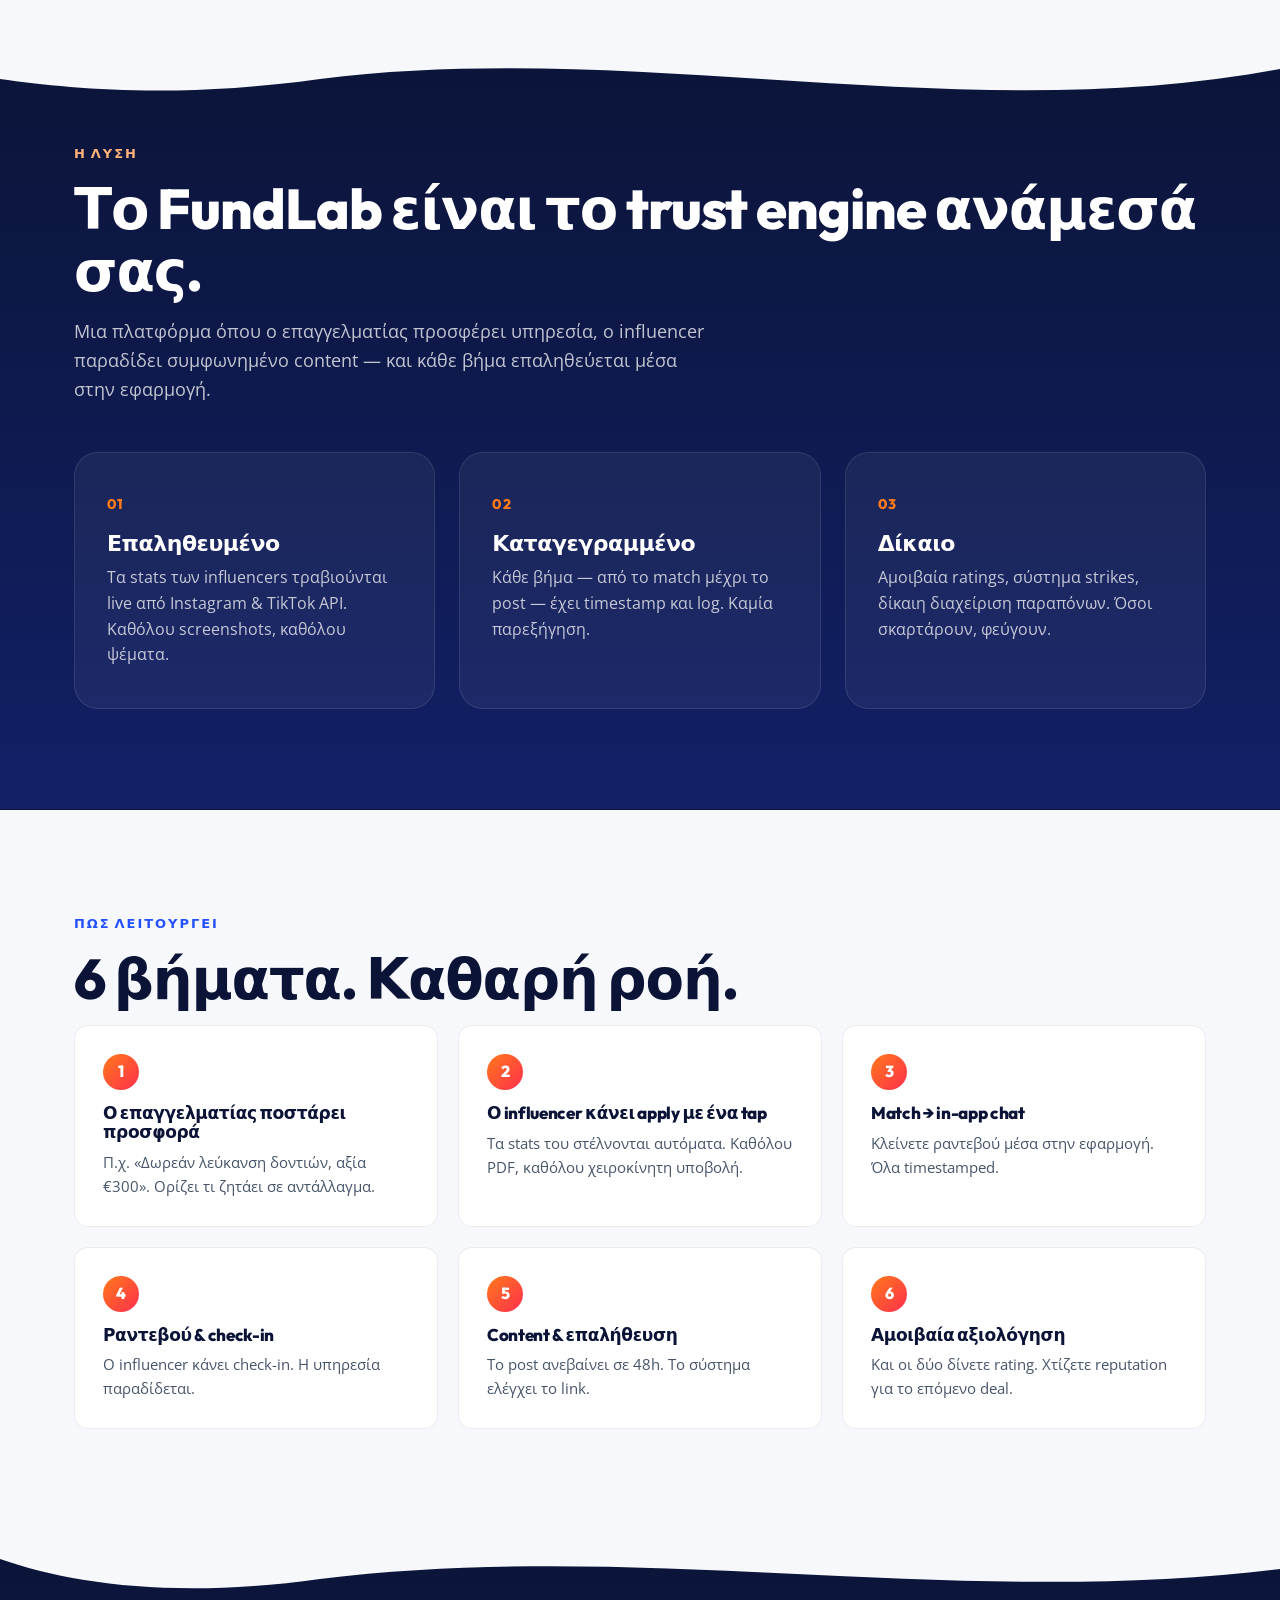
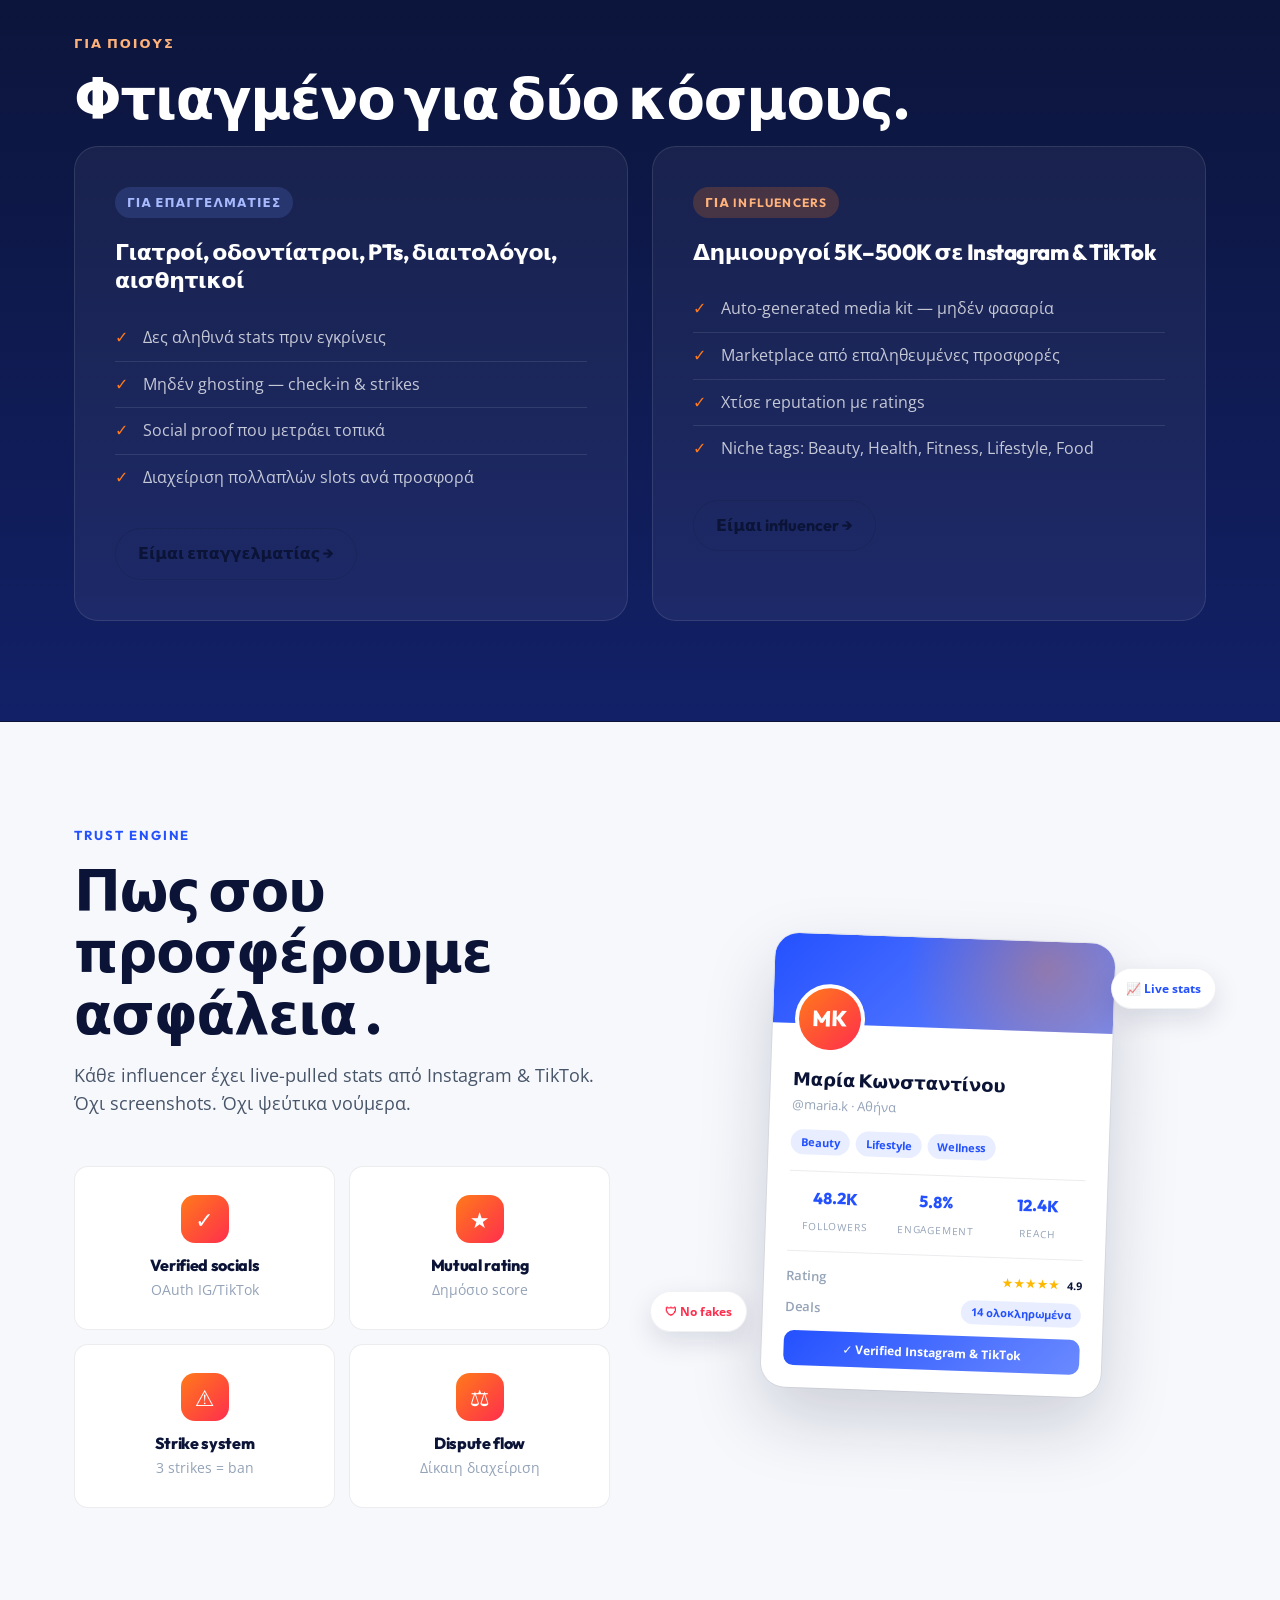
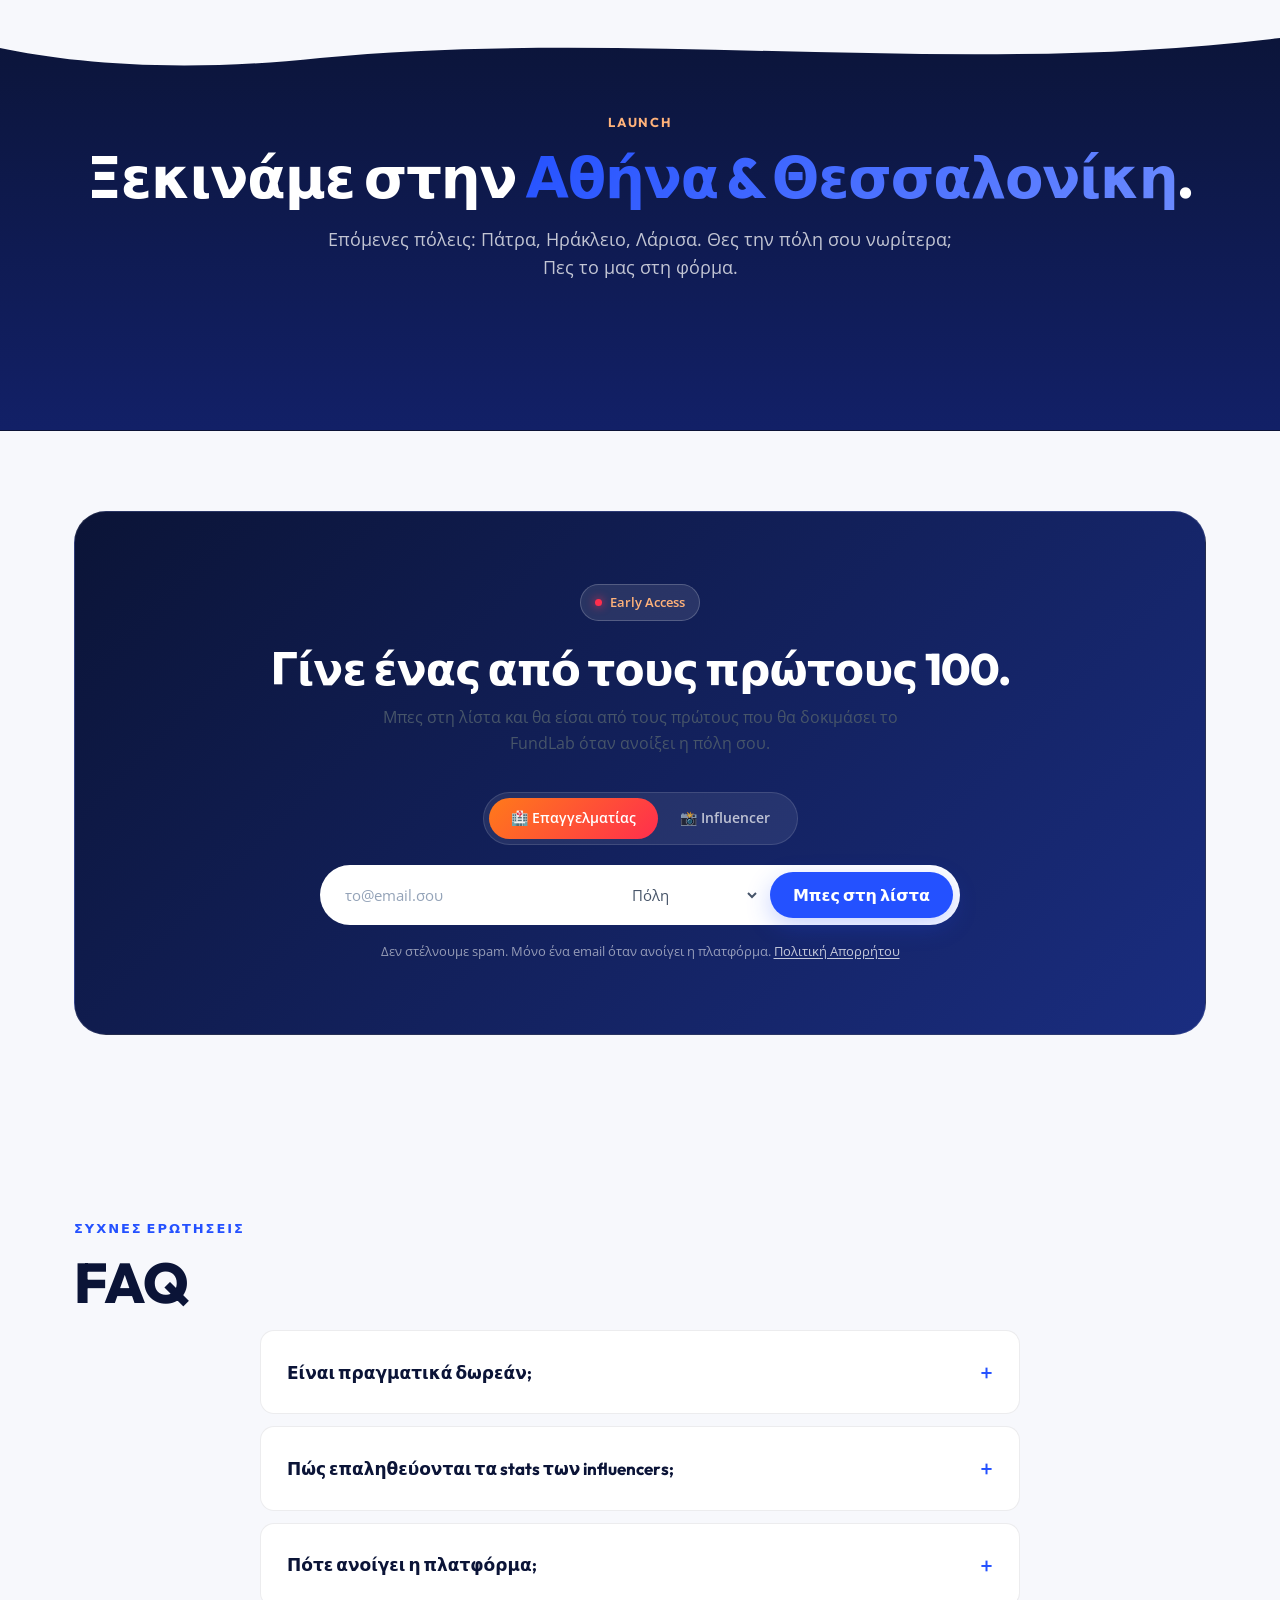
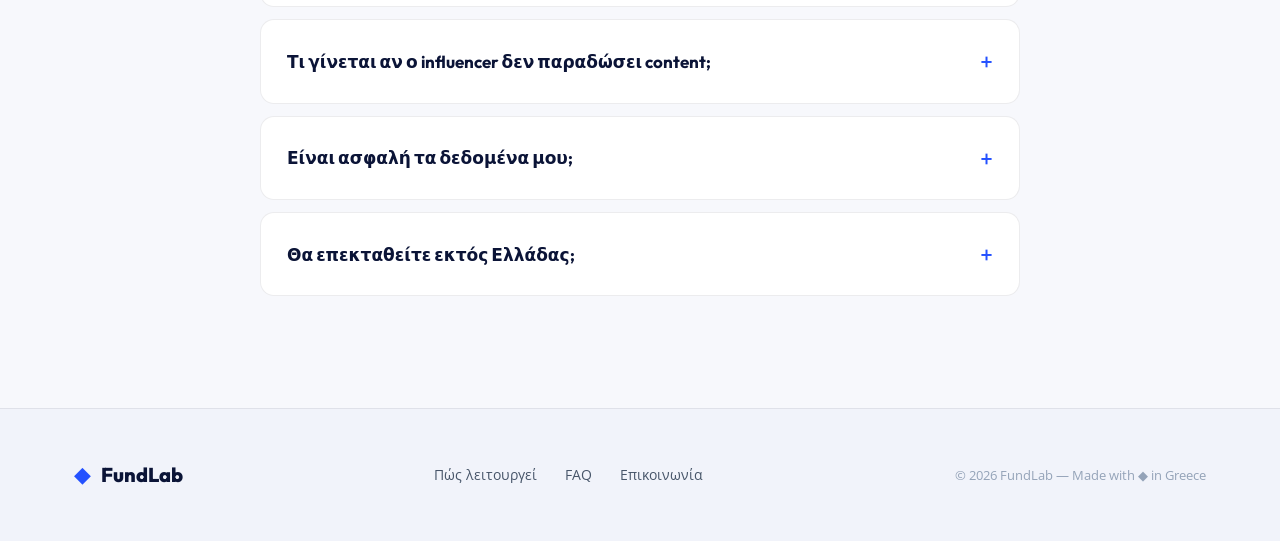
==== commit 0a5c04b3: "v1.1" ====
--- a/index.html
+++ b/index.html
@@ -230,7 +230,7 @@
       <div class="trust-grid">
         <div>
           <span class="eyebrow">Trust engine</span>
-          <h2 class="section-title">Γιατί δεν θα φας<br/>το κεφάλι σου.</h2>
+          <h2 class="section-title">Πως σου προσφέρουμε <br/>ασφάλεια .</h2>
           <p class="section-lead">Κάθε influencer έχει live-pulled stats από Instagram & TikTok. Όχι screenshots. Όχι ψεύτικα νούμερα.</p>
           <div class="trust-mini">
             <div class="trust-card"><div class="trust-ico">✓</div><h4>Verified socials</h4><p>OAuth IG/TikTok</p></div>
@@ -328,6 +328,12 @@
           <h3>Είσαι μέσα!</h3>
           <p>Θα σου στείλουμε email μόλις ανοίξει η πόλη σου. Ευχαριστούμε που πιστεύεις στο FundLab.</p>
         </div>
+
+        <div id="form-error" class="form-error" hidden>
+          <div class="check check-err">✕</div>
+          <h3>Κάτι πήγε στραβά.</h3>
+          <p>Δοκίμασε ξανά σε λίγο ή επικοινώνησε μαζί μας στο <a href="mailto:hello@fundlab.gr">hello@fundlab.gr</a>.</p>
+        </div>
       </div>
     </div>
   </section>
--- a/style.css
+++ b/style.css
@@ -586,6 +586,20 @@
 }
 .form-success h3 { font-size: 24px; margin-bottom: 8px; }
 .form-success p { color: var(--text-2); }
+.form-error {
+  background: rgba(236,72,153,0.1);
+  border: 1px solid rgba(236,72,153,0.35);
+  border-radius: var(--radius-lg);
+  padding: 40px;
+  max-width: 520px;
+  margin: 0 auto;
+  color: #fff;
+  text-align: center;
+}
+.form-error h3 { font-size: 24px; margin-bottom: 8px; }
+.form-error p { color: rgba(255,255,255,0.75); }
+.form-error a { color: #fff; text-decoration: underline; text-underline-offset: 2px; }
+.check-err { background: #ec4899; }
 
 /* ============ FAQ ============ */
 .faq { max-width: 760px; margin: 0 auto; }
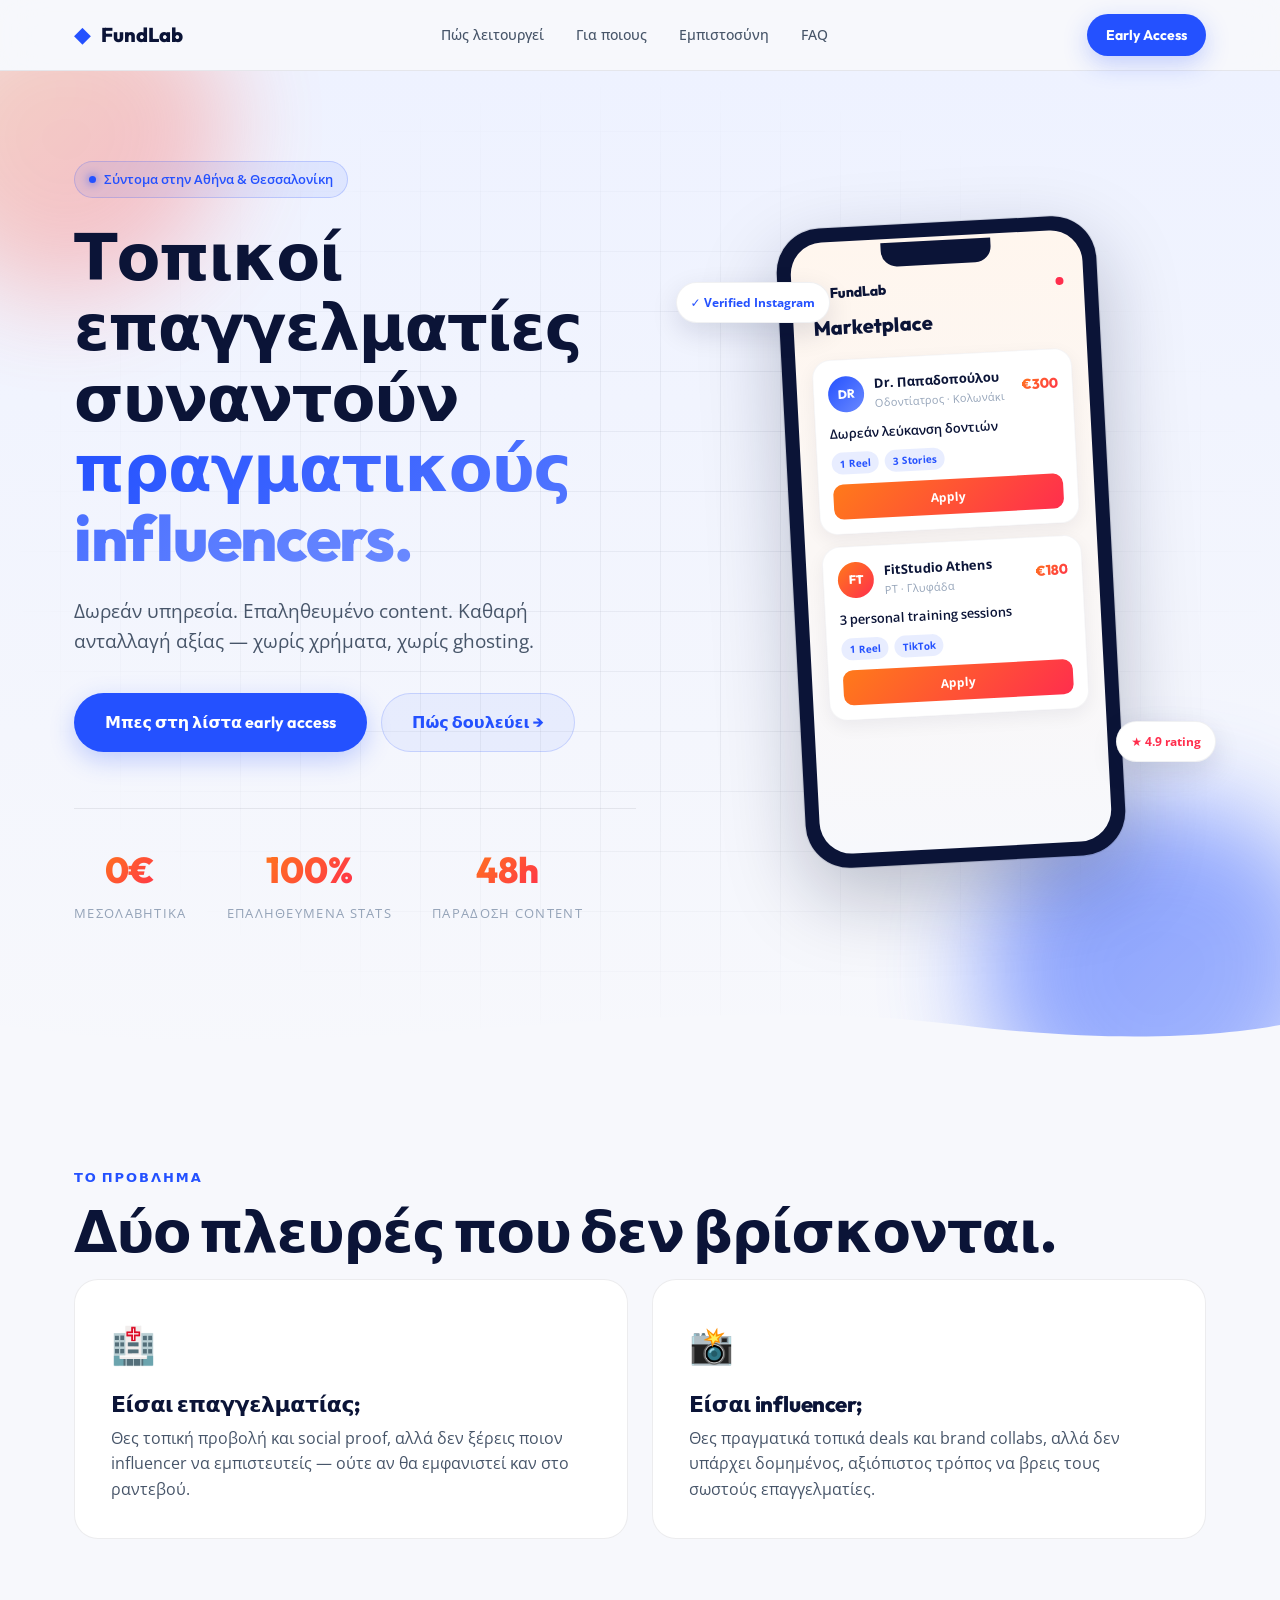
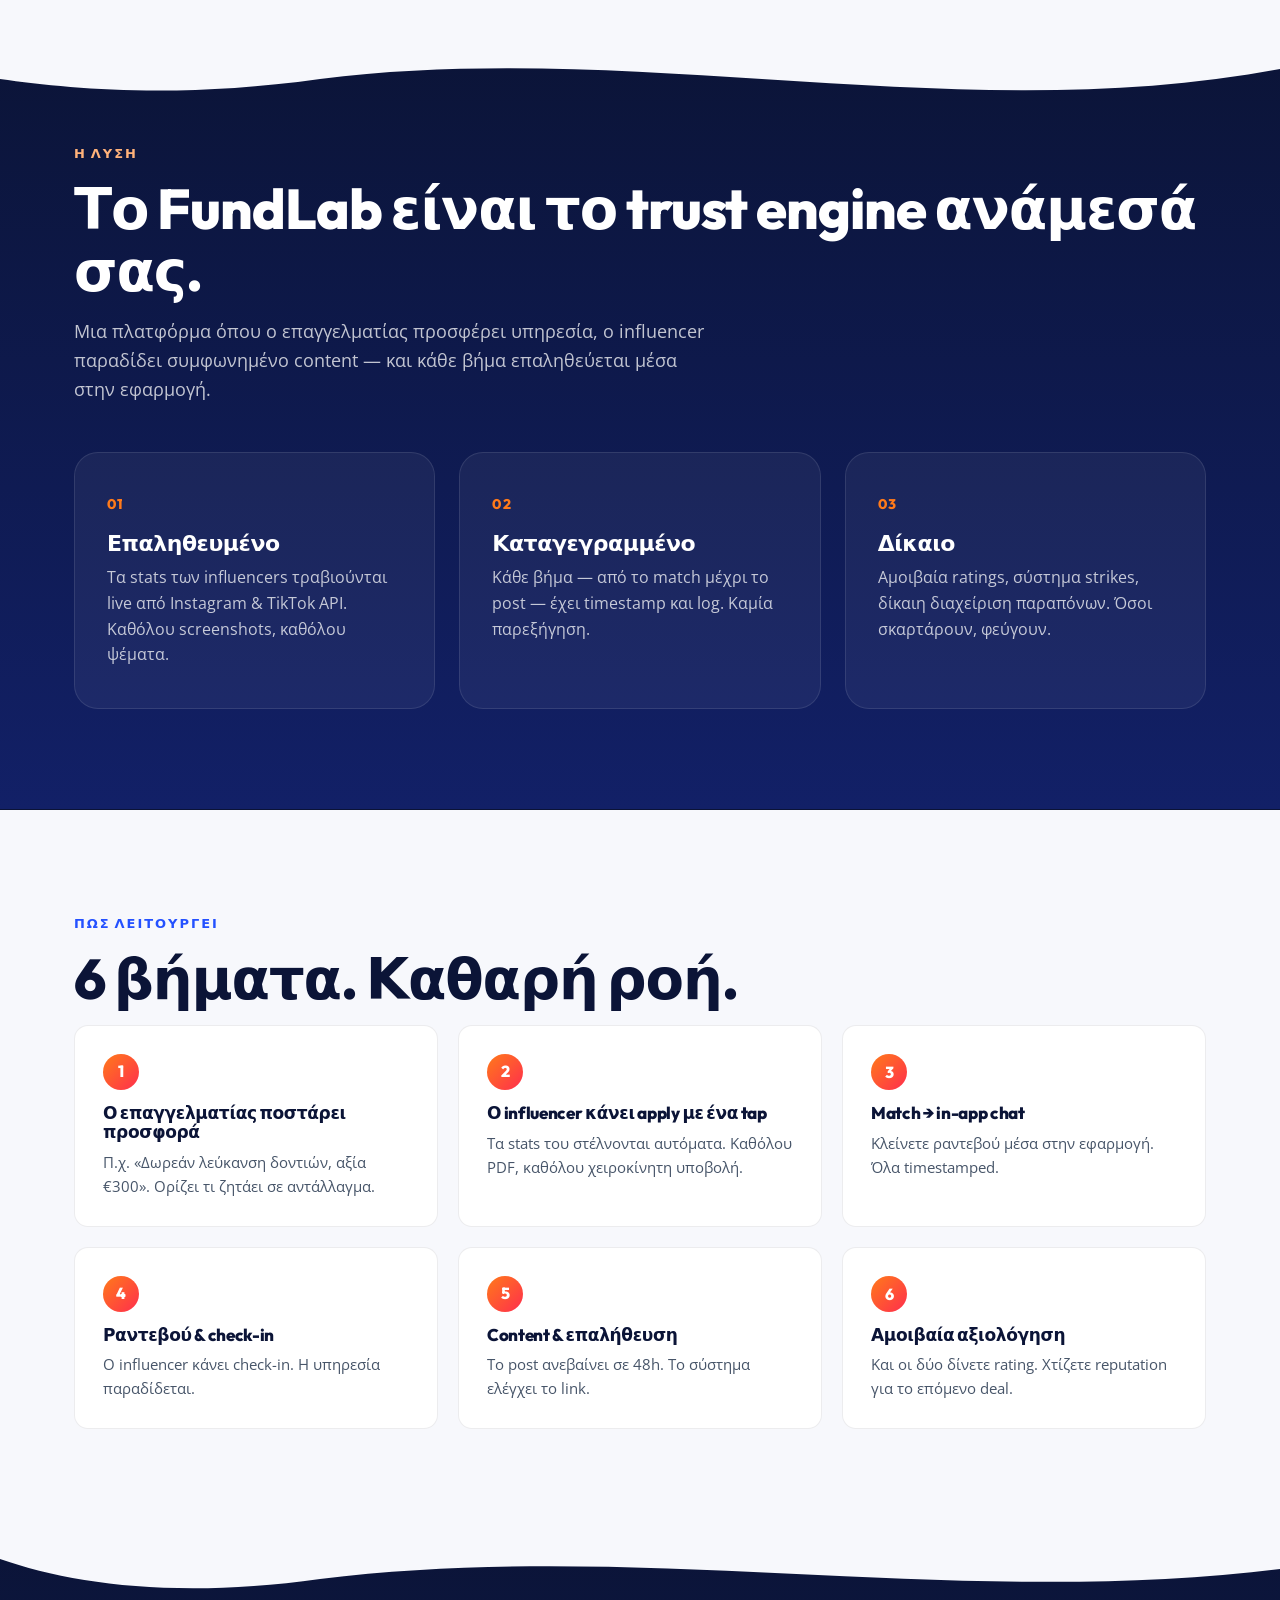
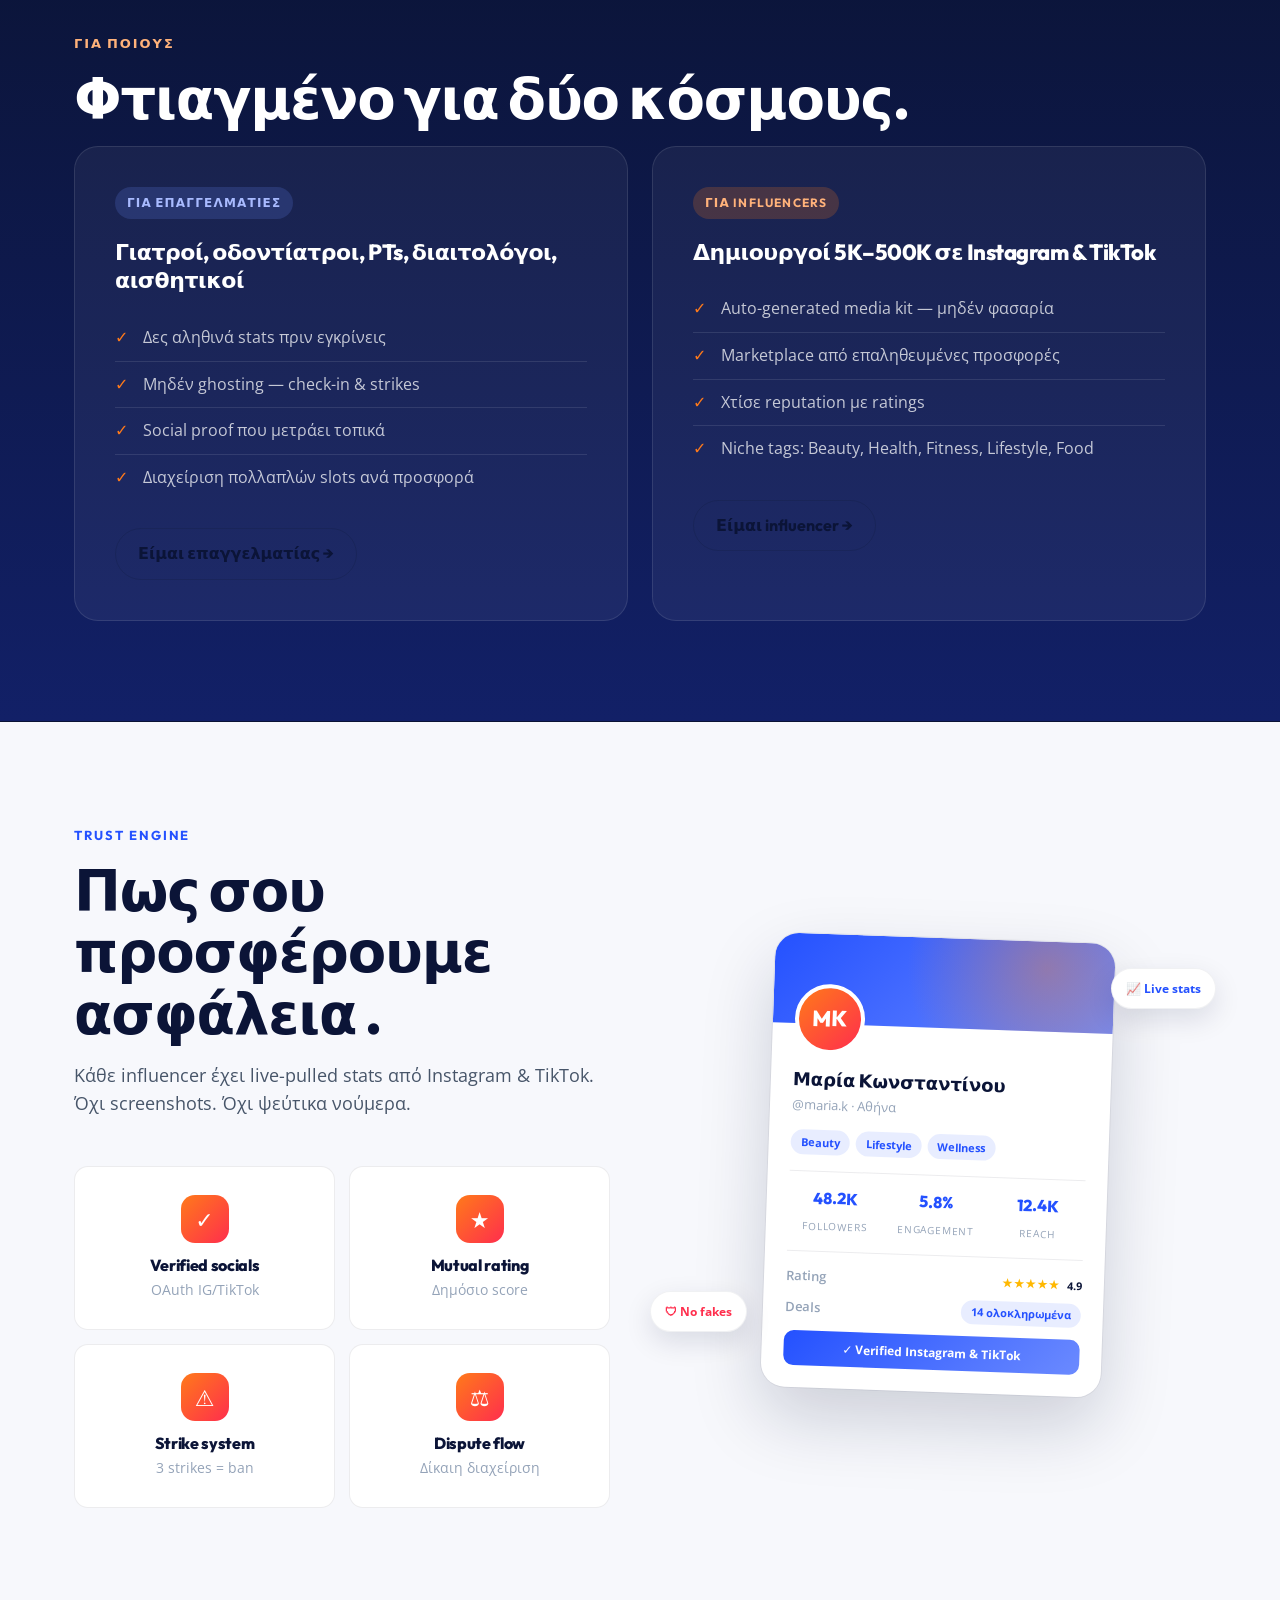
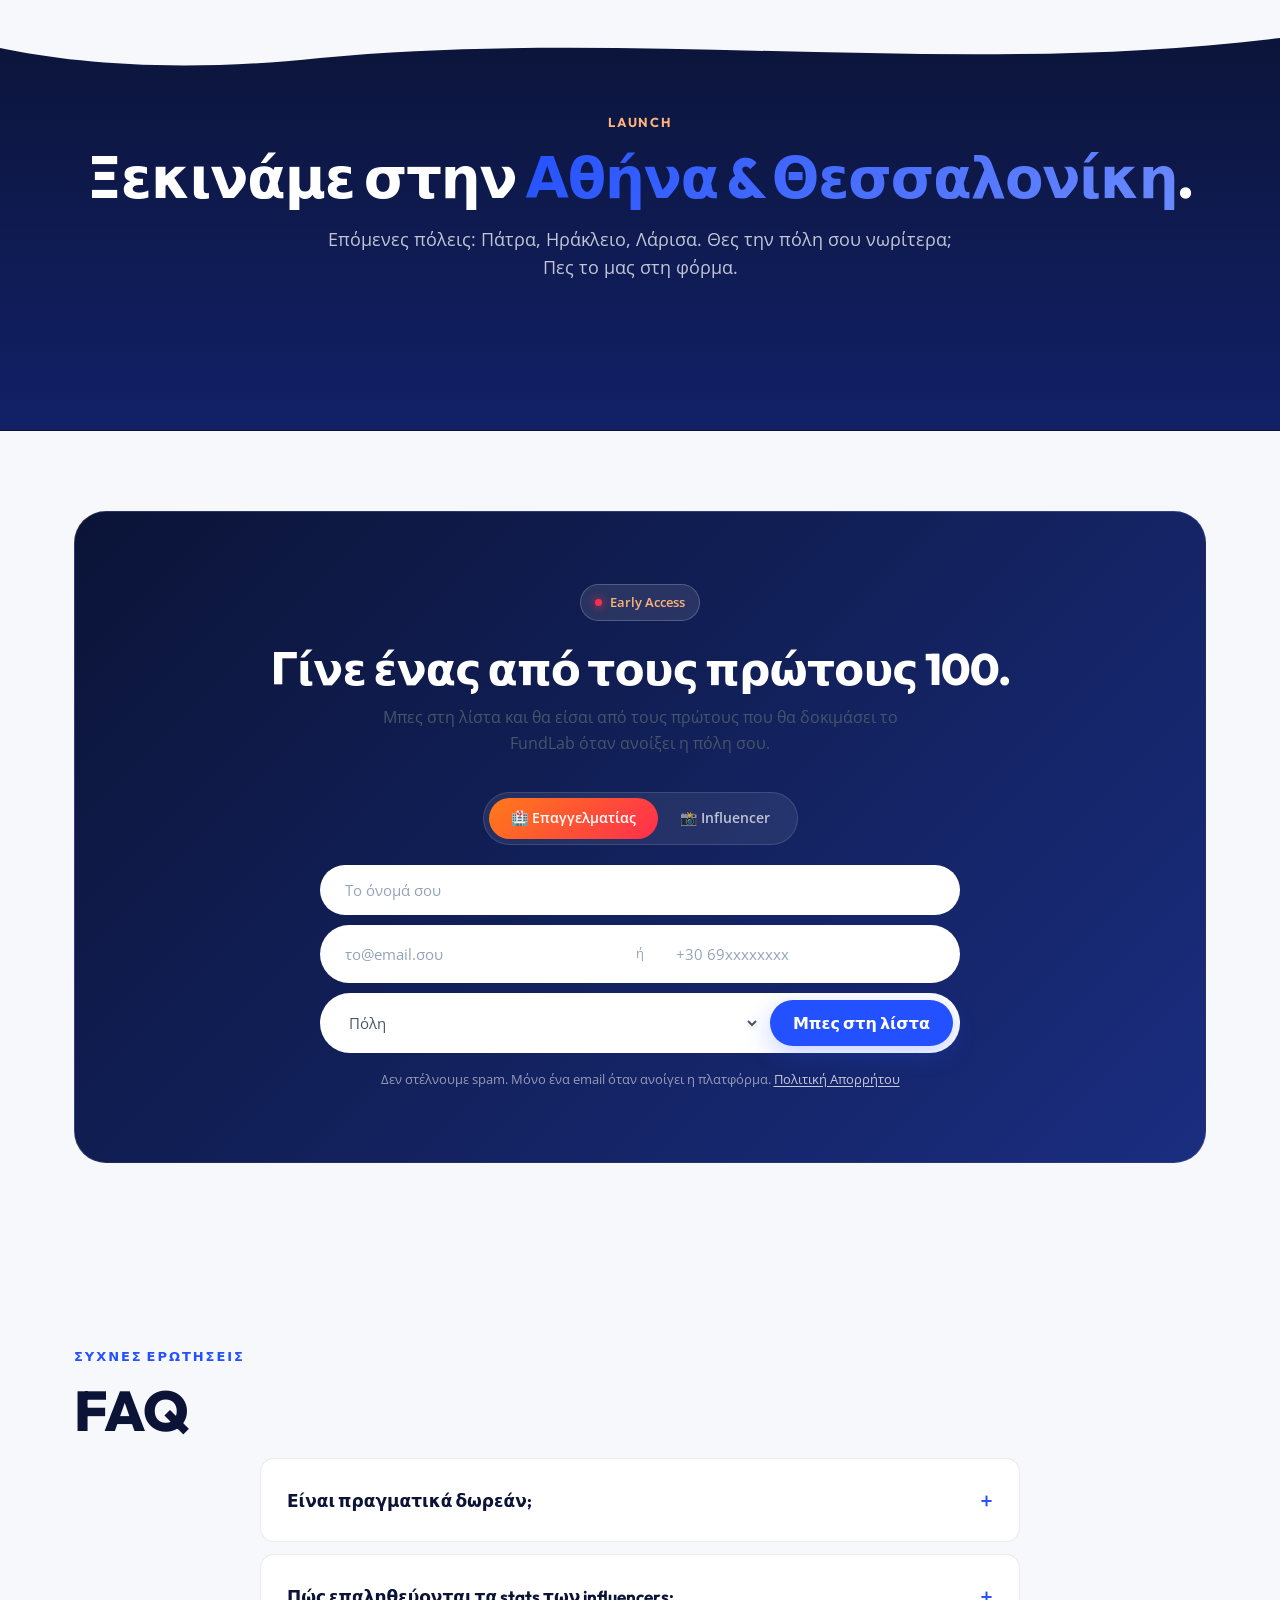
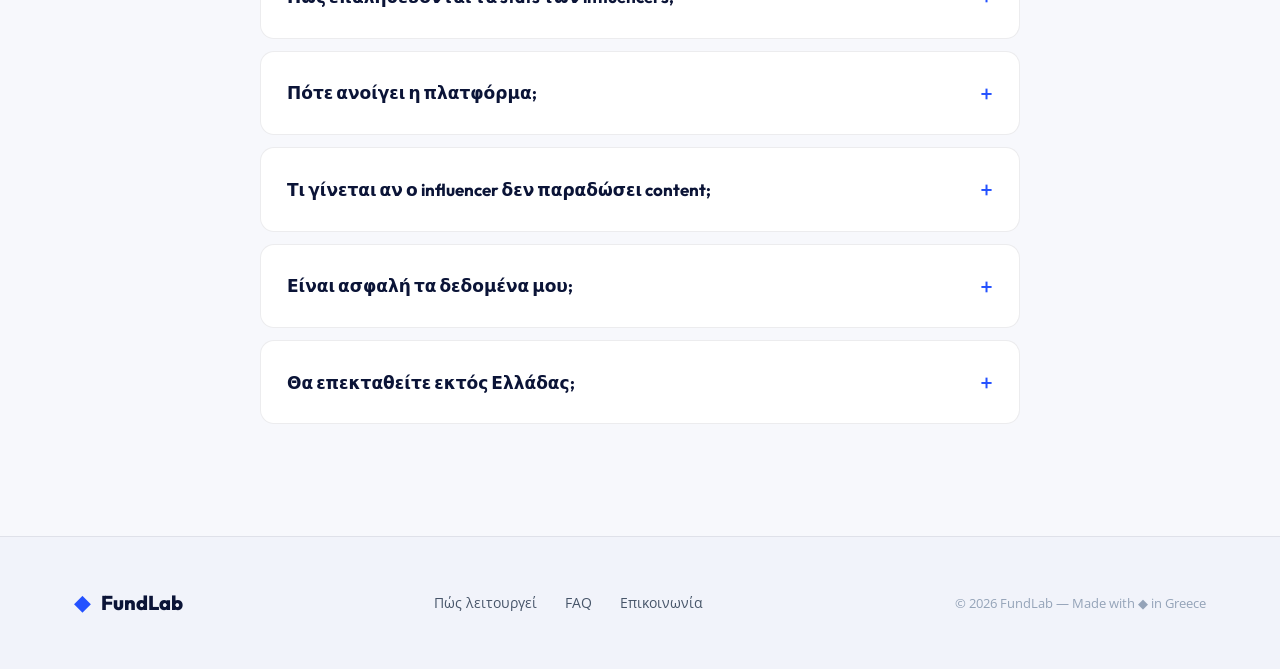
==== commit 3af0a921: "v1.2 web fixes" ====
--- a/index.html
+++ b/index.html
@@ -307,8 +307,17 @@
             </label>
           </div>
 
+          <div class="form-row form-row-name">
+            <input type="text" name="name" placeholder="Το όνομά σου" required autocomplete="name" />
+          </div>
+
+          <div class="form-row form-row-contact">
+            <input type="email" name="email" placeholder="το@email.σου" autocomplete="email" />
+            <span class="contact-sep">ή</span>
+            <input type="tel" name="phone" placeholder="+30 69xxxxxxxx" autocomplete="tel" />
+          </div>
+
           <div class="form-row">
-            <input type="email" name="email" placeholder="το@email.σου" required />
             <select name="city" required>
               <option value="">Πόλη</option>
               <option>Αθήνα</option>
--- a/style.css
+++ b/style.css
@@ -536,12 +536,32 @@
 
 .form-row {
   display: grid;
-  grid-template-columns: 1fr 150px auto;
+  grid-template-columns: 1fr auto;
   gap: 10px;
   background: #fff;
   border: 1px solid rgba(255,255,255,0.18);
   border-radius: 999px;
   padding: 6px;
+}
+.form-row-name {
+  grid-template-columns: 1fr;
+  margin-bottom: 10px;
+  padding: 2px 6px;
+}
+.form-row-name input {
+  padding: 8px 14px;
+  font-size: 14px;
+}
+.form-row-contact {
+  grid-template-columns: 1fr auto 1fr;
+  align-items: center;
+  margin-bottom: 10px;
+}
+.contact-sep {
+  font-size: 13px;
+  color: var(--text-3);
+  padding: 0 4px;
+  user-select: none;
 }
 .form-row input, .form-row select {
   background: transparent;
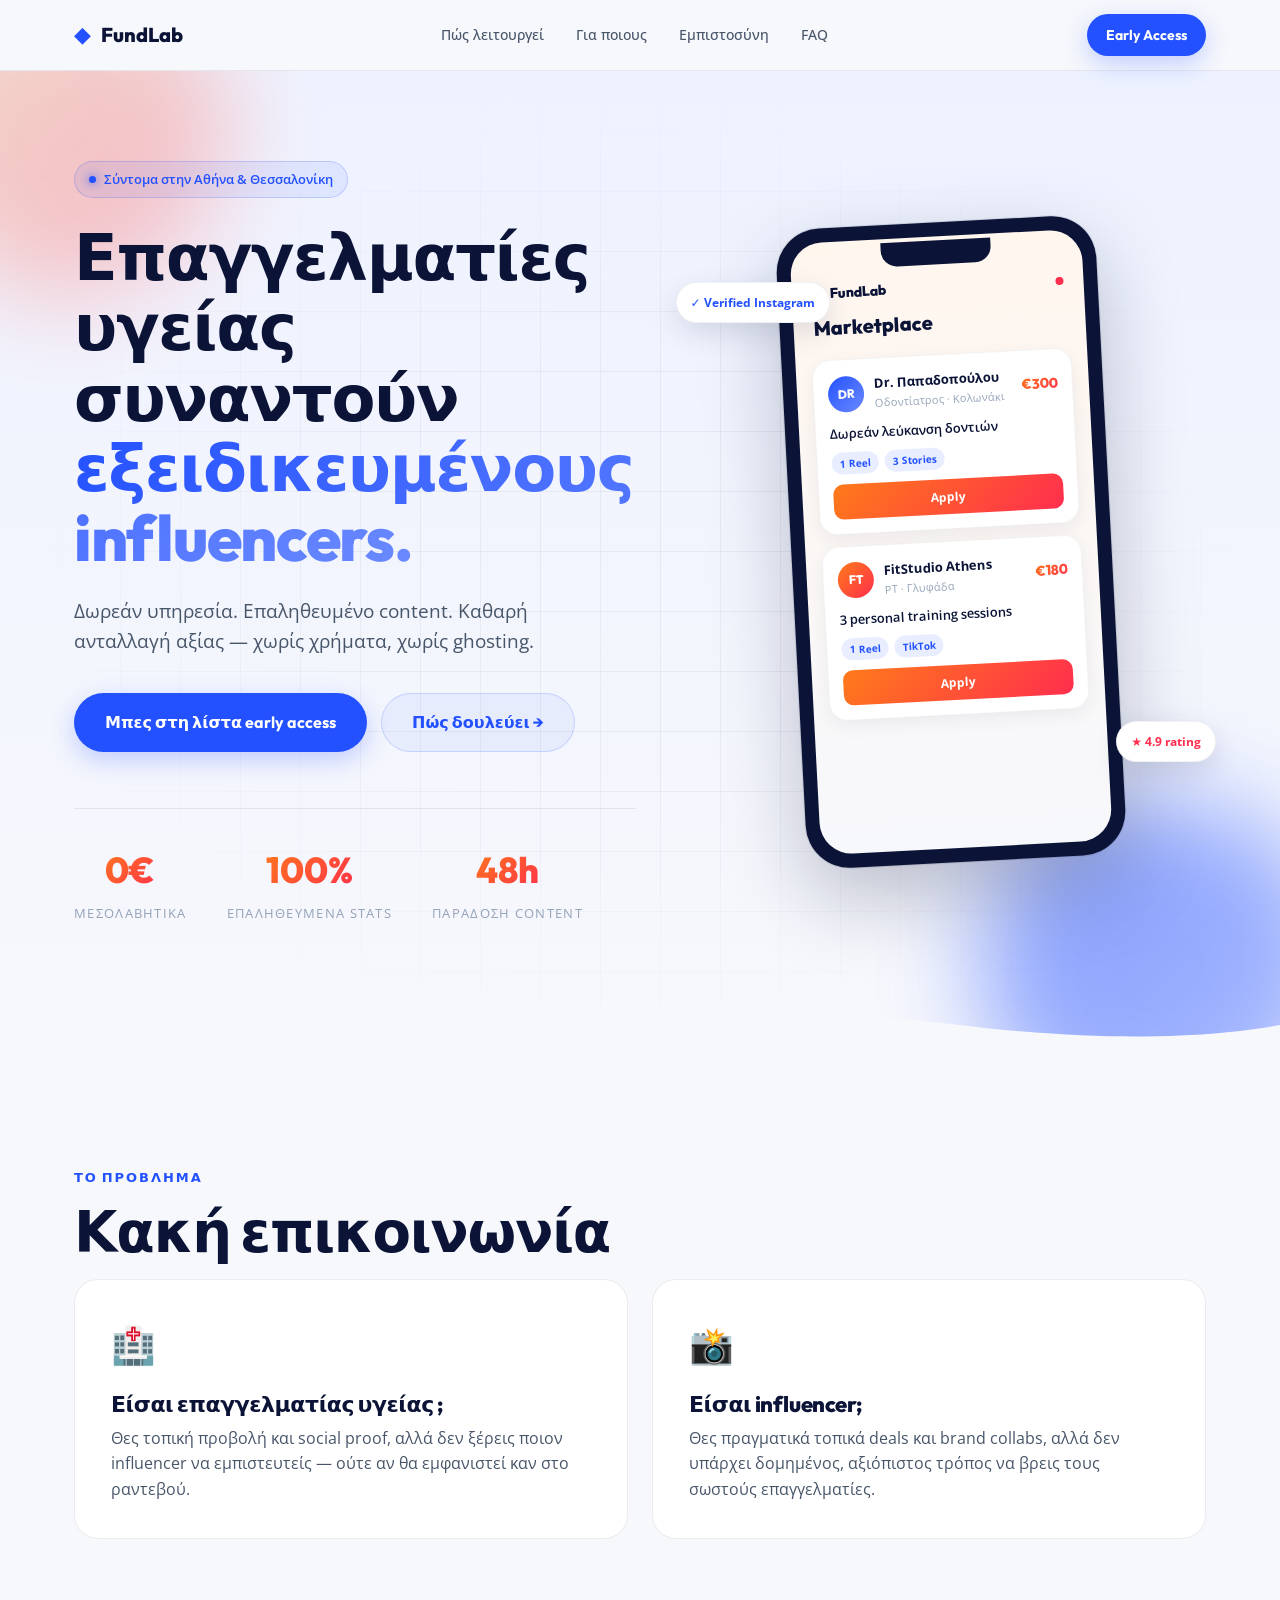
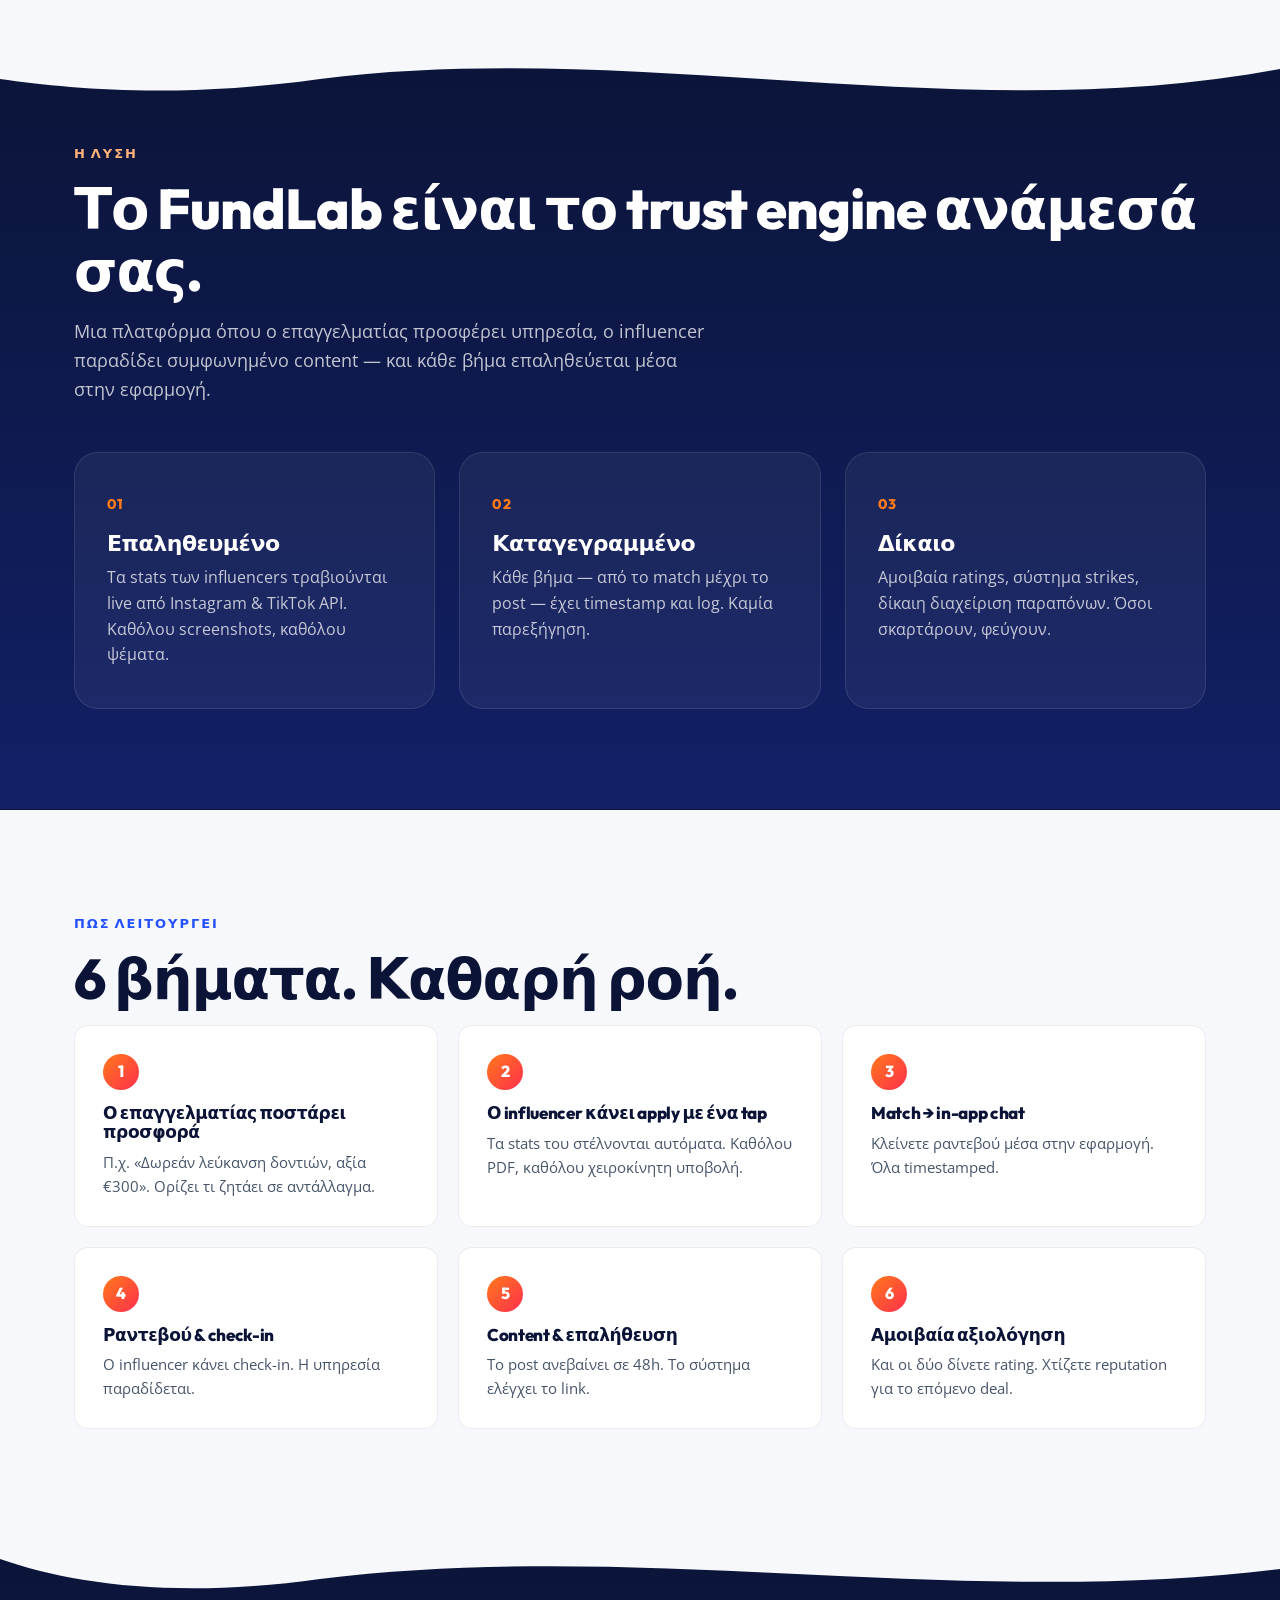
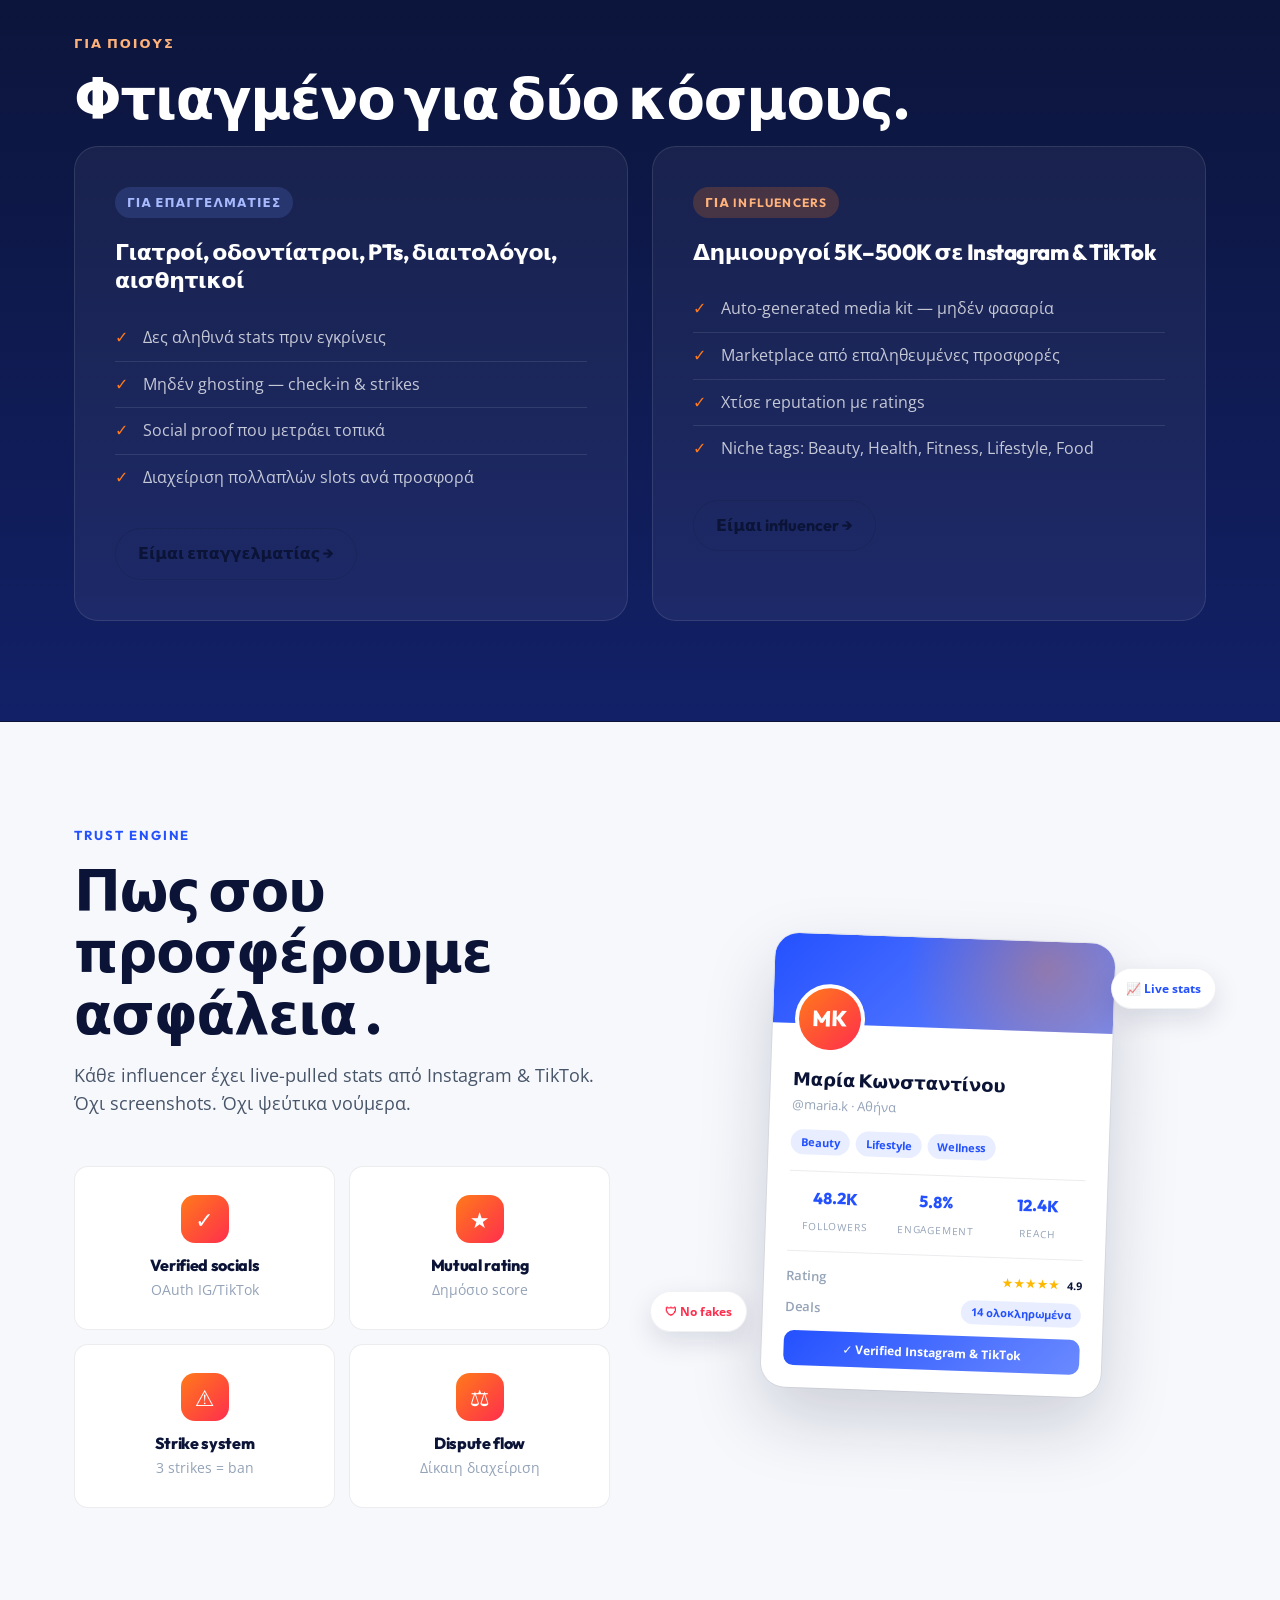
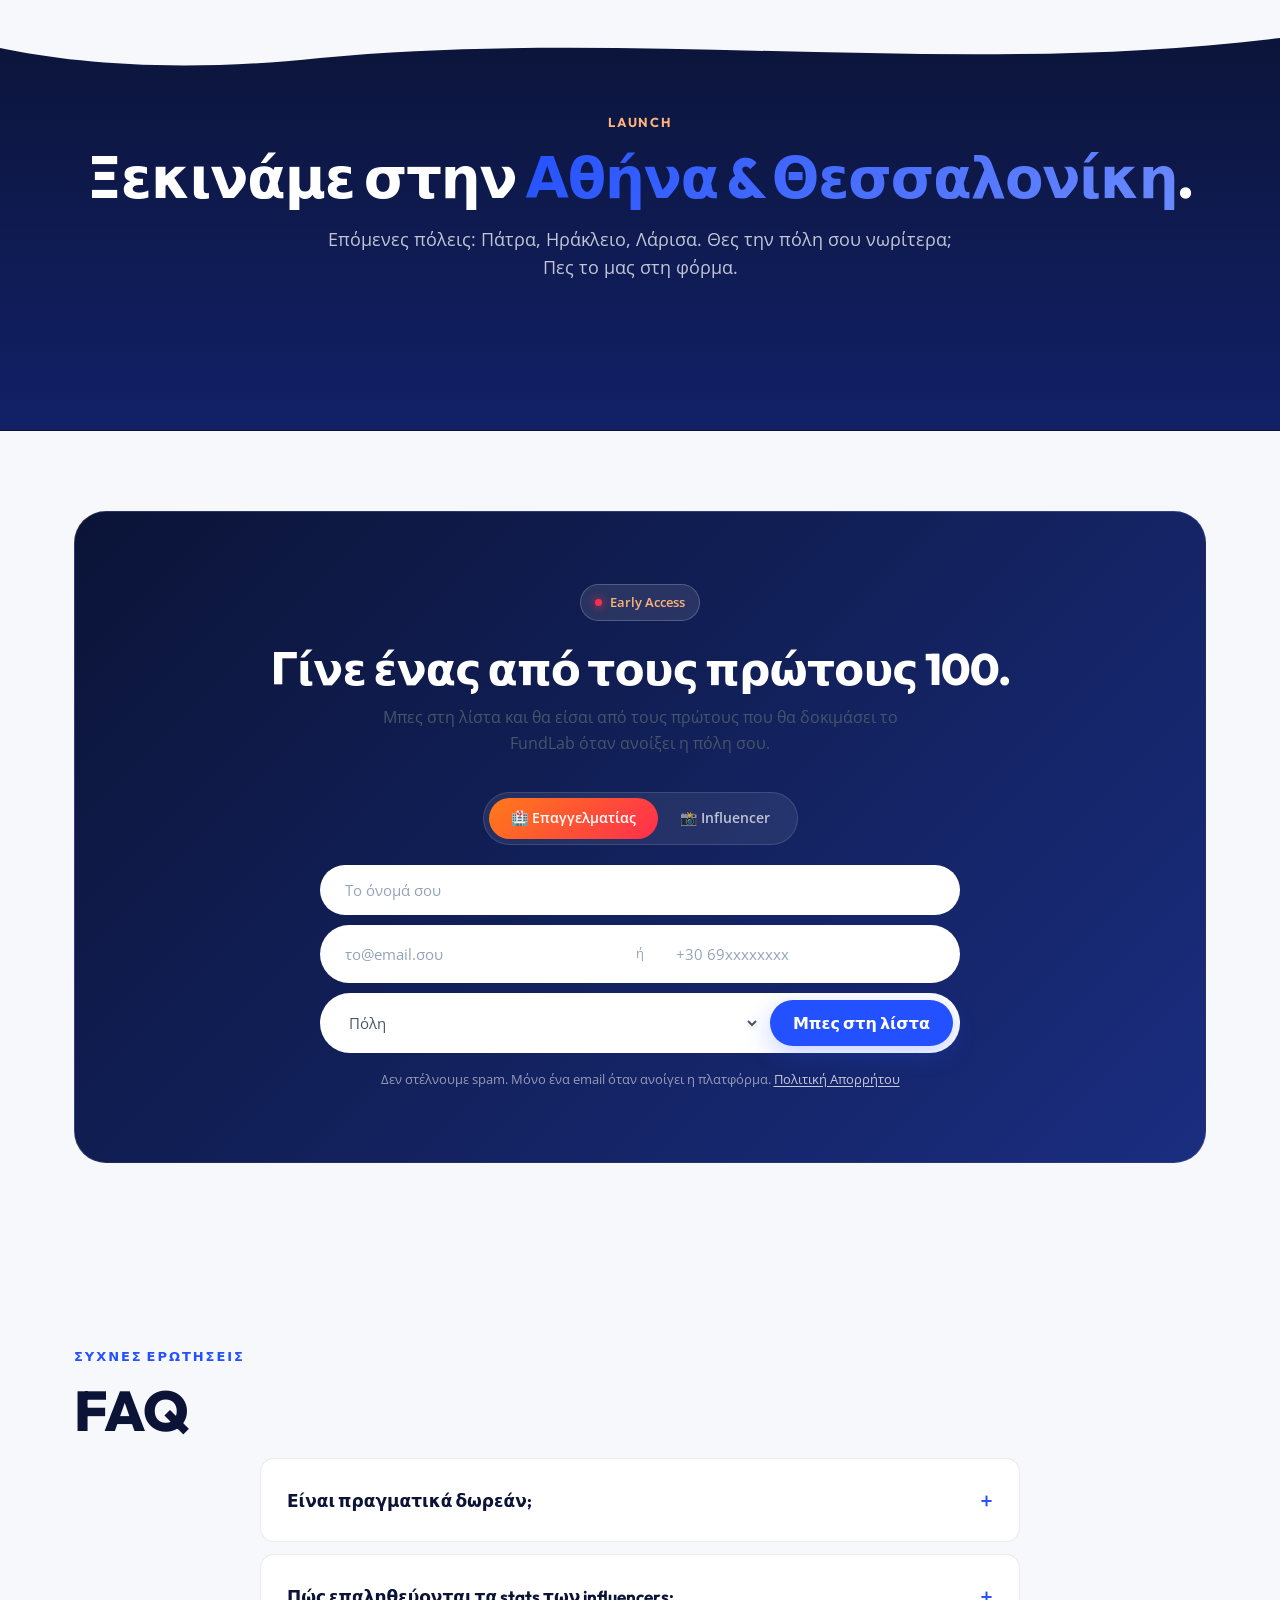
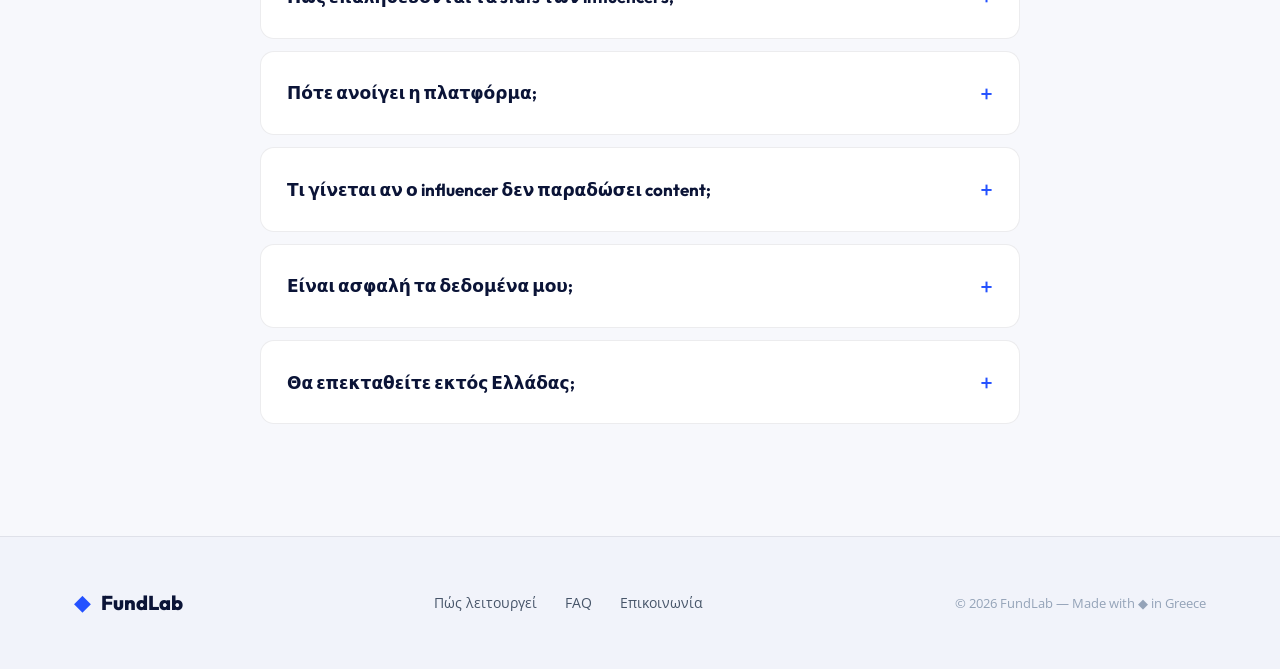
==== commit 3dccfa97: "v1.3" ====
--- a/index.html
+++ b/index.html
@@ -53,8 +53,7 @@
           Σύντομα στην Αθήνα & Θεσσαλονίκη
         </span>
         <h1 class="hero-title">
-          Τοπικοί επαγγελματίες<br/>
-          συναντούν <span class="grad">πραγματικούς influencers.</span>
+          Επαγγελματίες υγείας συναντούν  <span class="grad">εξειδικευμένους influencers.</span>
         </h1>
         <p class="hero-sub">
           Δωρεάν υπηρεσία. Επαληθευμένο content. Καθαρή ανταλλαγή αξίας — χωρίς χρήματα, χωρίς ghosting.
@@ -126,11 +125,11 @@
   <section class="section" id="problem">
     <div class="container">
       <span class="eyebrow">Το πρόβλημα</span>
-      <h2 class="section-title">Δύο πλευρές που δεν βρίσκονται.</h2>
+      <h2 class="section-title">Κακή επικοινωνία  </h2>
       <div class="grid-2">
         <div class="card">
           <div class="card-icon">🏥</div>
-          <h3>Είσαι επαγγελματίας;</h3>
+          <h3>Είσαι επαγγελματίας υγείας ;</h3>
           <p>Θες τοπική προβολή και social proof, αλλά δεν ξέρεις ποιον influencer να εμπιστευτείς — ούτε αν θα εμφανιστεί καν στο ραντεβού.</p>
         </div>
         <div class="card">
